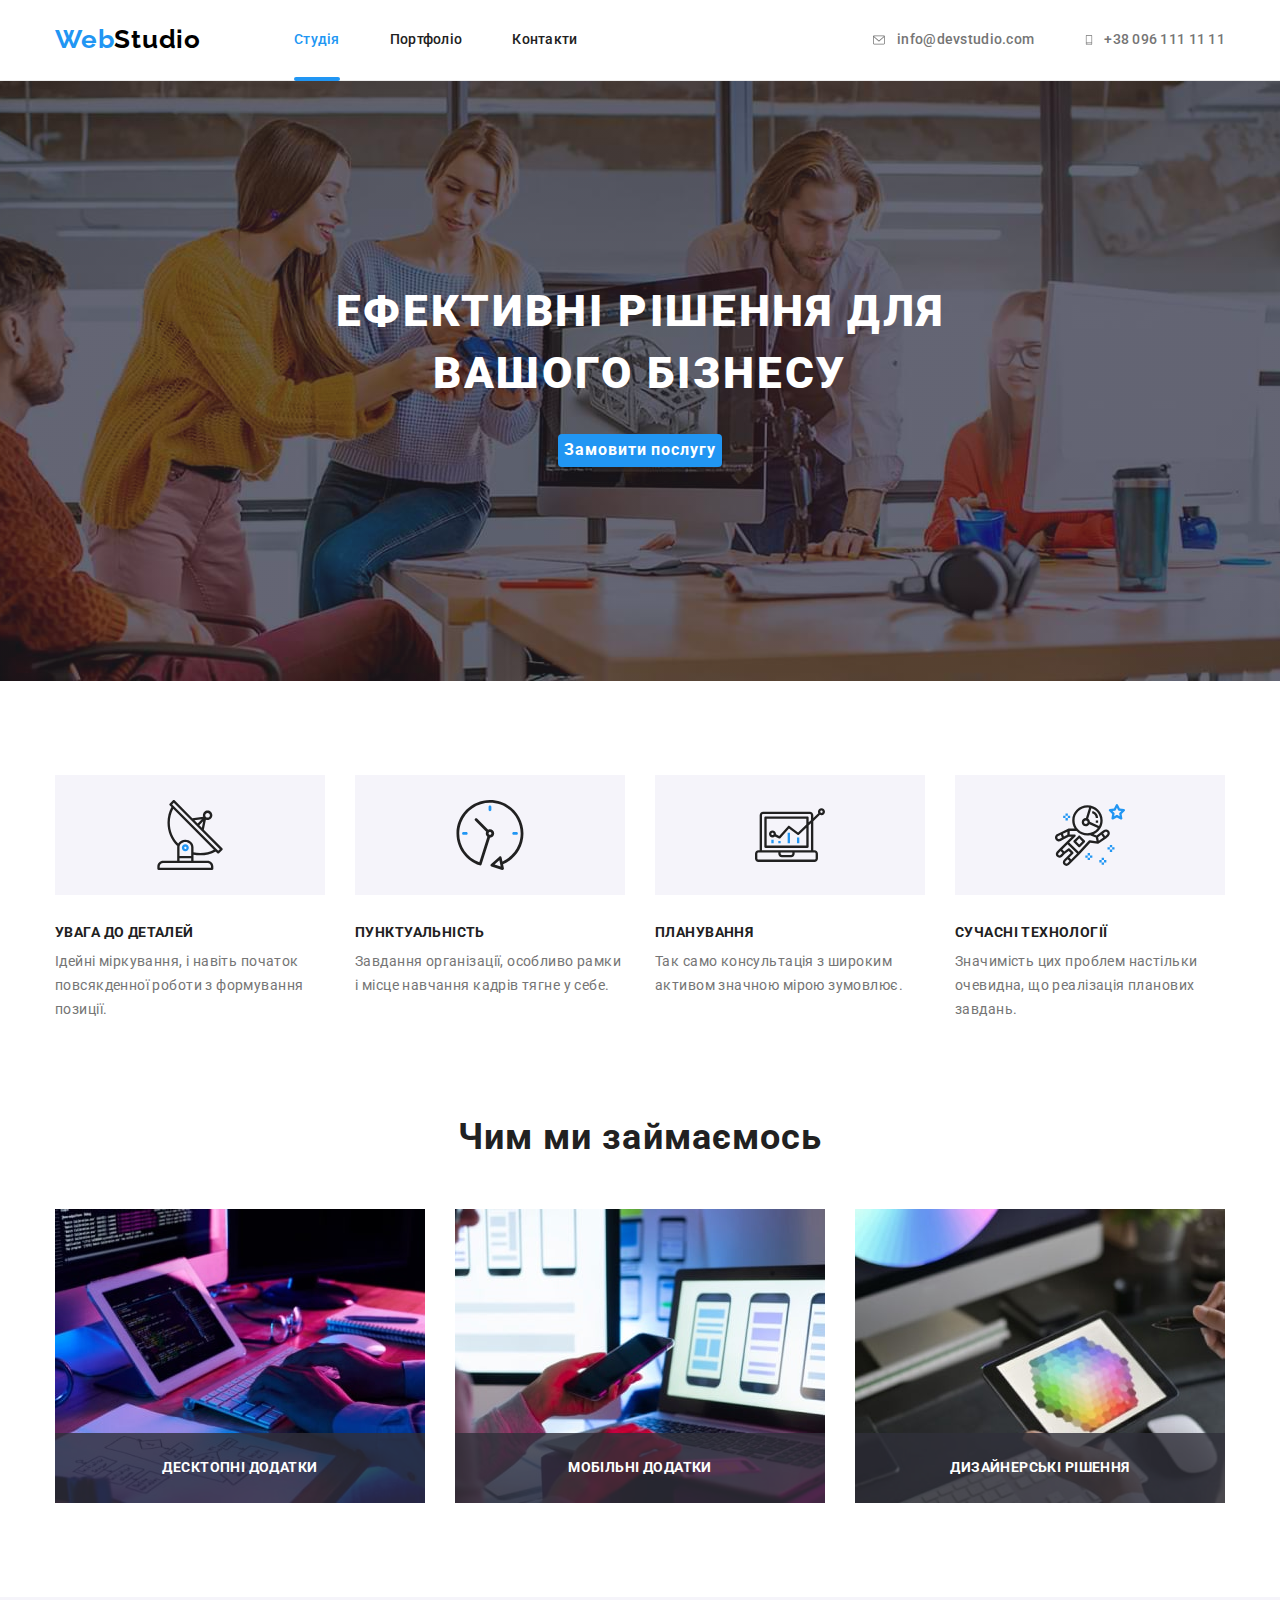
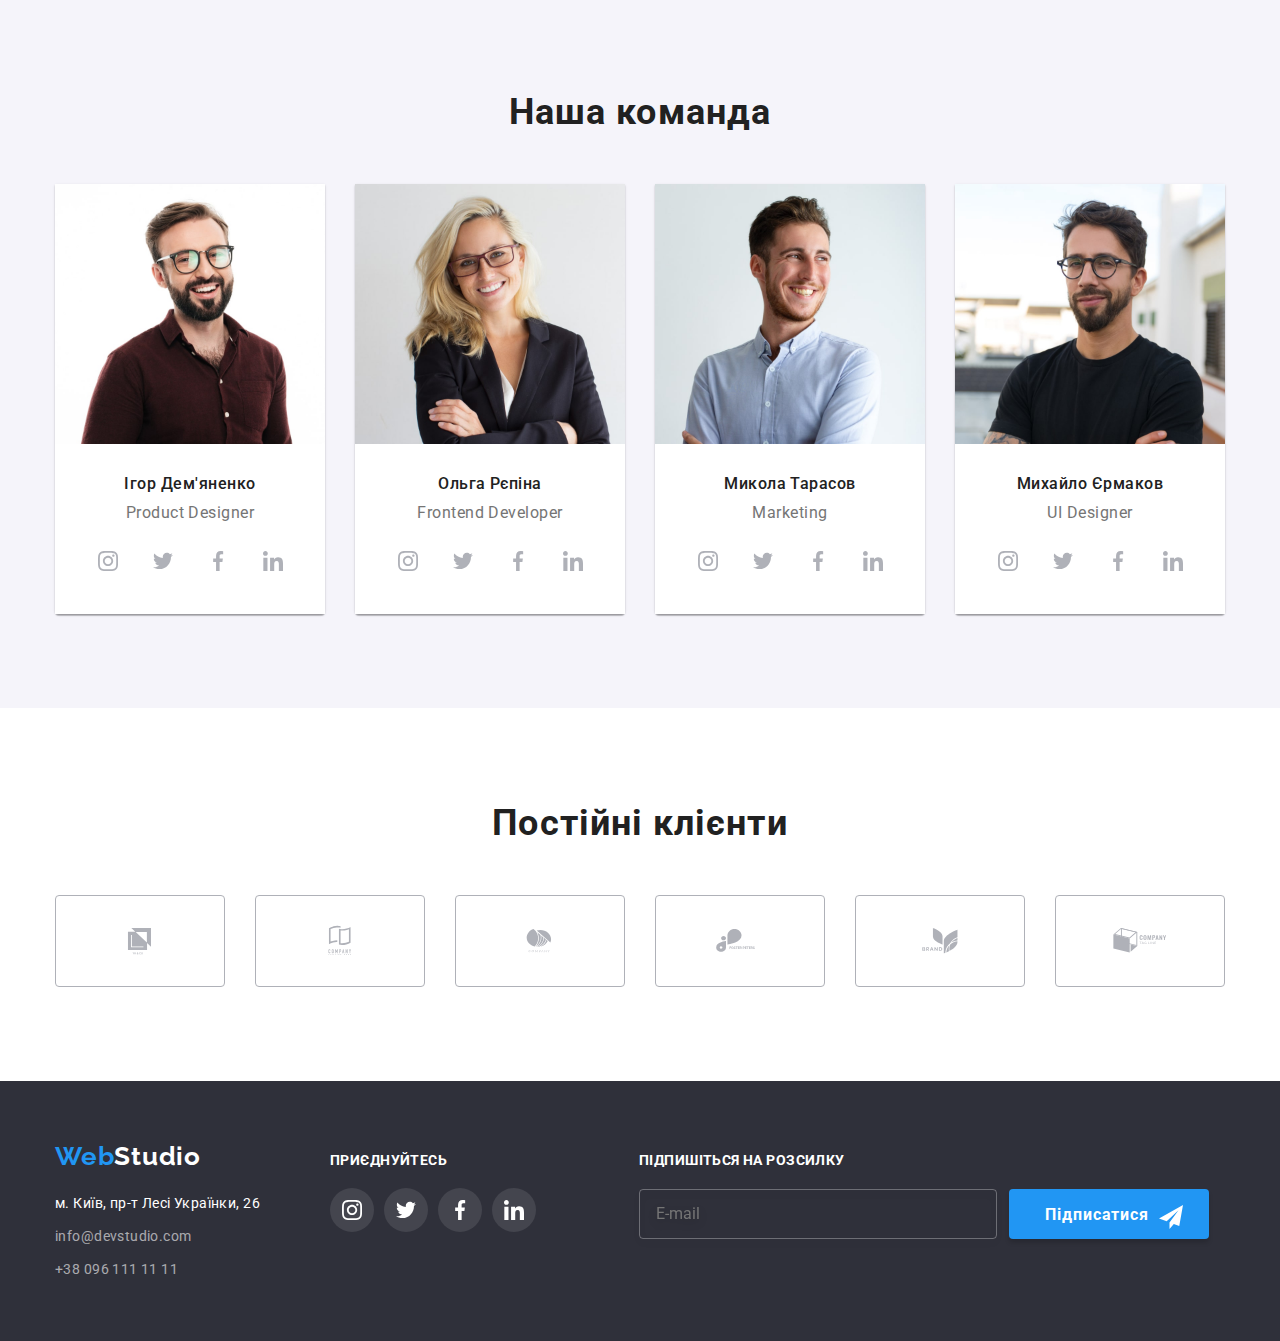
==== index.html @ 25b880ac "Модальное окно. Футер.В спрайт добавили иконки" ====
<!DOCTYPE html>
<html lang="uk">
  <head>
    <meta charset="UTF-8" />
    <meta http-equiv="X-UA-Compatible" content="IE=edge" />
    <meta name="viewport" content="width=device-width, initial-scale=1.0" />
    <link rel="preconnect" href="https://fonts.googleapis.com" />
    <link rel="preconnect" href="https://fonts.gstatic.com" crossorigin />
    <link
      href="https://fonts.googleapis.com/css2?family=Raleway:wght@700&family=Roboto:wght@400;500;700;900&display=swap"
      rel="stylesheet"
    />
    <title>ВебСтудія</title>
    <link
      rel="stylesheet"
      href="https://cdnjs.cloudflare.com/ajax/libs/modern-normalize/1.1.0/modern-normalize.min.css"
    />
    <link rel="stylesheet" href="./style/style.css" />
  </head>
  <body class="body">
    <!--Шапка сайта-->
    <header class="header">
      <div class="container">
        <nav class="nav">
          <a href="" class="header-logo logo"
            ><span class="logo-first">Web</span>Studio</a
          >
          <ul class="site-nav list">
            <li class="item">
              <a href="./index.html" class="studio-link current link">Студія</a>
            </li>
            <li class="item">
              <a href="./portfolio.html" class="portfolio-link link"
                >Портфоліо</a
              >
            </li>
            <li class="item">
              <a href="" class="contacts-link link">Контакти</a>
            </li>
          </ul>
        </nav>
        <ul class="auth list">
          <li class="item">
            <a href="mailto:info@devstudio.com" class="mailto-link link"
              ><svg viewBox="0 0 100 100" width="16" height="12" class="icon1">
                <use xlink:href="./images/icons.svg#icon-envelope"></use>
                </svg>info@devstudio.com
            </a>
          </li>
          <li class="item">
            <a href="tel:+380961111111" class="contact-link link"
              ><svg viewBox="0 0 100 100" width="10" height="16" class="icon2">
                <use xlink:href="./images/icons.svg#icon-smartphone"></use>
                </svg>+38 096 111 11 11
            </a>
          </li>
        </ul>
      </div>
    </header>
    <main class="main">
      <!--Герой-->
      <section class="hero">
        <div class="container">
          <h1 class="hero-title">Ефективні рішення для вашого бізнесу</h1>
          <button type="button" class="hero-btn btn" data-modal-open>
            Замовити послугу
          </button>
        </div>
      </section>
      <!--Особливості-->
      <section class="section">
        <div class="container">
          <h2 class="section-title">Особливості нашої роботи</h2>
          <ul class="section-list list">
            <li class="section-item">
              <div class="benefits-icon">
                <svg class="" width="70" height="70">
                  <use xlink:href="./images/icons.svg#icon-antenna"></use>
                </svg>
              </div>
              <h3 class="section-item-title">Увага до деталей</h3>
              <p class="section-item-text">
                Ідейні міркування, і навіть початок повсякденної роботи з
                формування позиції.
              </p>
            </li>
            <li class="section-item icon">
              <div class="benefits-icon">
                <svg class="" width="70" height="70">
                  <use xlink:href="./images/icons.svg#icon-clock"></use>
                </svg>
              </div>
              <h3 class="section-item-title">Пунктуальність</h3>
              <p class="section-item-text">
                Завдання організації, особливо рамки і місце навчання кадрів
                тягне у себе.
              </p>
            </li>
            <li class="section-item icon">
              <div class="benefits-icon">
                <svg class="" width="70" height="70">
                  <use xlink:href="./images/icons.svg#icon-diagram"></use>
                </svg>
              </div>
              <h3 class="section-item-title">Планування</h3>
              <p class="section-item-text">
                Так само консультація з широким активом значною мірою зумовлює.
              </p>
            </li>
            <li class="section-item icon">
              <div class="benefits-icon">
                <svg class="" width="70" height="70">
                  <use xlink:href="./images/icons.svg#icon-astronaut"></use>
                </svg>
              </div>
              <h3 class="section-item-title">Сучасні технології</h3>
              <p class="section-item-text">
                Значимість цих проблем настільки очевидна, що реалізація
                планових завдань.
              </p>
            </li>
          </ul>
        </div>
      </section>
      <!--Наша робота-->
      <section class="work">
        <div class="container">
          <h2 class="work-title">Чим ми займаємось</h2>
          <ul class="work-list list">
            <li class="work-item">
              <div class="work-wrap-details">
                <img src="./images/box1.jpg " width="370" alt="box 1" />
                <p class="work-details">Десктопні додатки</p>
              </div>
            </li>
            <li class="work-item">
              <div class="work-wrap-details">
                <img src="./images/box2.jpg " width="370" alt="box 2" />
                <p class="work-details">Мобільні додатки</p>
              </div>
            </li>
            <li class="work-item">
              <div class="work-wrap-details">
                <img src="./images/box3.jpg " width="370" alt="box 3" />
                <p class="work-details">Дизайнерські рішення</p>
              </div>
            </li>
          </ul>
        </div>
      </section>
      <!--Наша команда-->
      <section class="team">
        <div class="container">
          <h2 class="team-title">Наша команда</h2>
          <ul class="team-list list">
            <li class="team-item">
              <img src="./images/img1.jpg" width="270" alt="Ігор Дем'яненко" />
              <div class="name">
                <h3 class="team-item-title">Ігор Дем'яненко</h3>
                <p class="team-item-text">Product Designer</p>
                <ul class="team-item-social list">
                  <li class="social-item">
                    <a href="" class="team-link"
                      ><svg
                        class="team-icon"
                        viewBox="0 0 100 100"
                        width="20"
                        height="20"
                        class=""
                      >
                        <use
                          xlink:href="./images/icons.svg#icon-instagram"
                        ></use>
                      </svg>
                    </a>
                  </li>
                  <li class="social-item">
                    <a href="" class="team-link"
                      ><svg
                        class="team-icon"
                        viewBox="0 0 100 100"
                        width="20"
                        height="20"
                        class=""
                      >
                        <use xlink:href="./images/icons.svg#icon-twitter"></use>
                      </svg>
                    </a>
                  </li>
                  <li class="social-item">
                    <a href="" class="team-link"
                      ><svg
                        class="team-icon"
                        viewBox="0 0 100 100"
                        width="20"
                        height="20"
                        class=""
                      >
                        <use
                          xlink:href="./images/icons.svg#icon-facebook"
                        ></use>
                      </svg>
                    </a>
                  </li>
                  <li class="social-item">
                    <a href="" class="team-link"
                      ><svg
                        class="team-icon"
                        viewBox="0 0 100 100"
                        width="20"
                        height="20"
                        class=""
                      >
                        <use
                          xlink:href="./images/icons.svg#icon-linkedin"
                        ></use>
                      </svg>
                    </a>
                  </li>
                </ul>
              </div>
            </li>
            <li class="team-item">
              <img
                src="./images/img2.jpg "
                width="270"
                alt="Ольга Рєпіна фото"
              />
              <div class="name">
                <h3 class="team-item-title">Ольга Рєпіна</h3>
                <p class="team-item-text">Frontend Developer</p>
                <ul class="team-item-social list">
                  <li class="social-item">
                    <a href="" class="team-link"
                      ><svg
                        class="team-icon"
                        viewBox="0 0 100 100"
                        width="20"
                        height="20"
                        class=""
                      >
                        <use
                          xlink:href="./images/icons.svg#icon-instagram"
                        ></use>
                      </svg>
                    </a>
                  </li>
                  <li class="social-item">
                    <a href="" class="team-link"
                      ><svg
                        class="team-icon"
                        viewBox="0 0 100 100"
                        width="20"
                        height="20"
                        class=""
                      >
                        <use xlink:href="./images/icons.svg#icon-twitter"></use>
                      </svg>
                    </a>
                  </li>
                  <li class="social-item">
                    <a href="" class="team-link"
                      ><svg
                        class="team-icon"
                        viewBox="0 0 100 100"
                        width="20"
                        height="20"
                        class=""
                      >
                        <use
                          xlink:href="./images/icons.svg#icon-facebook"
                        ></use>
                      </svg>
                    </a>
                  </li>
                  <li class="social-item">
                    <a href="" class="team-link"
                      ><svg
                        class="team-icon"
                        viewBox="0 0 100 100"
                        width="20"
                        height="20"
                        class=""
                      >
                        <use
                          xlink:href="./images/icons.svg#icon-linkedin"
                        ></use>
                      </svg>
                    </a>
                  </li>
                </ul>
              </div>
            </li>
            <li class="team-item">
              <img
                src="./images/img3.jpg "
                width="270"
                alt="Микола Тарасов фото"
              />
              <div class="name">
                <h3 class="team-item-title">Микола Тарасов</h3>
                <p class="team-item-text">Marketing</p>
                <ul class="team-item-social list">
                  <li class="social-item">
                    <a href="" class="team-link"
                      ><svg
                        class="team-icon"
                        viewBox="0 0 100 100"
                        width="20"
                        height="20"
                        class=""
                      >
                        <use
                          xlink:href="./images/icons.svg#icon-instagram"
                        ></use>
                      </svg>
                    </a>
                  </li>
                  <li class="social-item">
                    <a href="" class="team-link"
                      ><svg
                        class="team-icon"
                        viewBox="0 0 100 100"
                        width="20"
                        height="20"
                        class=""
                      >
                        <use xlink:href="./images/icons.svg#icon-twitter"></use>
                      </svg>
                    </a>
                  </li>
                  <li class="social-item">
                    <a href="" class="team-link"
                      ><svg
                        class="team-icon"
                        viewBox="0 0 100 100"
                        width="20"
                        height="20"
                        class=""
                      >
                        <use
                          xlink:href="./images/icons.svg#icon-facebook"
                        ></use>
                      </svg>
                    </a>
                  </li>
                  <li class="social-item">
                    <a href="" class="team-link"
                      ><svg
                        class="team-icon"
                        viewBox="0 0 100 100"
                        width="20"
                        height="20"
                        class=""
                      >
                        <use
                          xlink:href="./images/icons.svg#icon-linkedin"
                        ></use>
                      </svg>
                    </a>
                  </li>
                </ul>
              </div>
            </li>
            <li class="team-item">
              <img
                src="./images/img4.jpg "
                width="270"
                alt="Михайло Єрмаков фото"
              />
              <div class="name">
                <h3 class="team-item-title">Михайло Єрмаков</h3>
                <p class="team-item-text">UI Designer</p>
                <ul class="team-item-social list">
                  <li class="social-item">
                    <a href="" class="team-link"
                      ><svg
                        class="team-icon"
                        viewBox="0 0 100 100"
                        width="20"
                        height="20"
                        class=""
                      >
                        <use
                          xlink:href="./images/icons.svg#icon-instagram"
                        ></use>
                      </svg>
                    </a>
                  </li>
                  <li class="social-item">
                    <a href="" class="team-link"
                      ><svg
                        class="team-icon"
                        viewBox="0 0 100 100"
                        width="20"
                        height="20"
                        class=""
                      >
                        <use xlink:href="./images/icons.svg#icon-twitter"></use>
                      </svg>
                    </a>
                  </li>
                  <li class="social-item">
                    <a href="" class="team-link"
                      ><svg
                        class="team-icon"
                        viewBox="0 0 100 100"
                        width="20"
                        height="20"
                        class=""
                      >
                        <use
                          xlink:href="./images/icons.svg#icon-facebook"
                        ></use>
                      </svg>
                    </a>
                  </li>
                  <li class="social-item">
                    <a href="" class="team-link"
                      ><svg
                        class="team-icon"
                        viewBox="0 0 100 100"
                        width="20"
                        height="20"
                        class=""
                      >
                        <use
                          xlink:href="./images/icons.svg#icon-linkedin"
                        ></use>
                      </svg>
                    </a>
                  </li>
                </ul>
              </div>
            </li>
          </ul>
        </div>
      </section>
      <!--Клієнти-->
      <section class="clients">
        <div class="container-clients container">
          <h2 class="client-titel">Постійні клієнти</h2>
          <ul class="client-list list">
            <li class="client-item">
              <a href="" class="client-link">
                <svg
                  class="client-icon"
                  viewBox="0 0 100 100"
                  width="106"
                  height="60"
                  class=""
                >
                  <use xlink:href="./images/icons.svg#icon-client1"></use>
                </svg>
              </a>
            </li>
            <li class="client-item">
              <a href="" class="client-link">
                <svg
                  class="client-icon"
                  viewBox="0 0 100 100"
                  width="106"
                  height="60"
                  class=""
                >
                  <use xlink:href="./images/icons.svg#icon-client2"></use>
                </svg>
              </a>
            </li>
            <li class="client-item">
              <a href="" class="client-link">
                <svg
                  class="client-icon"
                  viewBox="0 0 100 100"
                  width="106"
                  height="60"
                  class=""
                >
                  <use xlink:href="./images/icons.svg#icon-client3"></use>
                </svg>
              </a>
            </li>
            <li class="client-item">
              <a href="" class="client-link">
                <svg
                  class="client-icon"
                  viewBox="0 0 100 100"
                  width="106"
                  height="60"
                  class="client"
                >
                  <use xlink:href="./images/icons.svg#icon-client4"></use>
                </svg>
              </a>
            </li>
            <li class="client-item">
              <a href="" class="client-link">
                <svg
                  class="client-icon"
                  viewBox="0 0 100 100"
                  width="106"
                  height="60"
                  class=""
                >
                  <use xlink:href="./images/icons.svg#icon-client5"></use>
                </svg>
              </a>
            </li>
            <li class="client-item">
              <a href="" class="client-link">
                <svg
                  class="client-icon"
                  viewBox="0 0 100 100"
                  width="106"
                  height="60"
                  class=""
                >
                  <use xlink:href="./images/icons.svg#icon-client6"></use>
                </svg>
              </a>
            </li>
          </ul>
        </div>
      </section>
    </main>
    <footer class="footer">
      <div class="container-footer container">
        <div class="first-container">
          <a href="" class="footer-logo logo"
            ><span class="logo-first">Web</span>Studio</a
          >
          <address class="address">
            <ul class="footer-list list">
              <li class="footer-item">
                <a
                  class="footer-address"
                  href="https://2gis.ua/ru/kyiv/geo/15059546909211711/30.538662%2C50.42679?m=30.538546%2C50.426903%2F16:мКиївпр-тЛесіУкраїнки26"
                  target="_blank"
                  rel="noopener noreferrer nofollow"
                  >м. Київ, пр-т Лесі Українки, 26
                </a>
              </li>
              <li class="footer-item">
                <a href="mailto:info@devstudio.com" class="footer-mailto"
                  >info@devstudio.com</a
                >
              </li>
              <li class="footer-item">
                <a href="tel:+380961111111" class="footer-contact"
                  >+38 096 111 11 11</a
                >
              </li>
            </ul>
          </address>
        </div>
        <div class="second-container">
          <h3 class="social-title">Приєднуйтесь</h3>
          <ul class="footer-social-list list">
            <li class="social-item">
              <a href="" class="footer-icon"
                ><svg viewBox="0 0 100 100" width="20" height="20" class="">
                  <use xlink:href="./images/icons.svg#icon-instagram"></use>
                </svg>
              </a>
            </li>
            <li class="social-item">
              <a href="" class="footer-icon"
                ><svg viewBox="0 0 100 100" width="20" height="20" class="">
                  <use xlink:href="./images/icons.svg#icon-twitter"></use>
                </svg>
              </a>
            </li>
            <li class="social-item">
              <a href="" class="footer-icon"
                ><svg viewBox="0 0 100 100" width="20" height="20" class="">
                  <use xlink:href="./images/icons.svg#icon-facebook"></use>
                </svg>
              </a>
            </li>
            <li class="social-item">
              <a href="" class="footer-icon"
                ><svg viewBox="0 0 100 100" width="20" height="20" class="">
                  <use xlink:href="./images/icons.svg#icon-linkedin"></use>
                </svg>
              </a>
            </li>
          </ul>
        </div>
        <div class="mailing-container">
          <h3 class="mailing-title">Підпишіться на розсилку</h3>
          <ul class="mailing-list list">
            <li><label for="email"></label></li>
            <li>
              <input
                type="email"
                id="email"
                name="email"
                placeholder="E-mail"
              />
            </li>
            <li>
              <button class="mailing-btn btn">
                Підписатися<svg
                  viewBox="0 0 100 100"
                  width="24"
                  height="24"
                  class="icon-send"
                >
                  <use xlink:href="./images/icons.svg#icon-send"></use>
                </svg>
              </button>
            </li>
          </ul>
        </div>
      </div>
    </footer>
    <div class="backdrop is-hidden" data-modal>
      <div class="modal">
        <button type="button" class="close-button" data-modal-close>
          <svg viewBox="0 0 100 100" width="30" height="30" class="">
            <use xlink:href="./images/icons.svg#icon-close-1"></use>
          </svg>
        </button>
        <p class="modal-title">Залиште свої дані, ми вам передзвонимо</p>
        <form action="" class="modal-form">
          <div class="form-element">
            <label for="name">Ім'я</label>
            <div class="input-wrap">
              <input type="text" id="name" name="name" />
              <svg viewBox="0 0 100 100" width="20" height="20" class="">
                <use xlink:href="./images/icons.svg#icon-person"></use>
              </svg>
            </div>
          </div>
          <div class="form-element">
            <label for="tel">Телефон</label>
            <div class="input-wrap">
              <input type="tel" id="tel" name="tel" />
              <svg viewBox="0 0 100 100" width="20" height="20" class="">
                <use xlink:href="./images/icons.svg#icon-phone-black"></use>
              </svg>
            </div>
          </div>
          <div class="form-element">
            <label for="email">Пошта</label>
            <div class="input-wrap">
              <input type="email" id="email" name="email" />
              <svg viewBox="0 0 100 100" width="20" height="20" class="">
                <use xlink:href="./images/icons.svg#icon-email-black"></use>
              </svg>
            </div>
          </div>
          <div class="form-element">
            <label for="comment">Коментар</label>
            <textarea
              name="comment"
              id="comment"
              cols="30"
              rows="10"
              placeholder="Введіть текст"
            ></textarea>
          </div>
          <div class="accept">
            <input
              type="checkbox"
              name="accept"
              id="accept"
              class="visualli-hidden"
              required
            />
            <label for="accept">
              <div class="checkbox">
                <svg viewBox="0 0 100 100" width="11" height="8" class="">
                  <use xlink:href="./images/icons.svg#icon-vector"></use>
                </svg>
              </div>
              <span
                >Погоджуюся з розсилкою та приймаю
                <a href="" class="terms">Умови договору</a></span
              >
            </label>
          </div>
          <button type="submit" class="btn">Відправити</button>
        </form>
      </div>
    </div>
    <script src="./js/modal.js"></script>
  </body>
</html>
---- style/style.css ----
:root{
    --praymory-text-color:#212121;
    --secondary-text-color:#FFFFFF;
    --accent-color:#2196F3;
    --text-color: #757575;
}
h1, 
h2,
h3,
h4, 
h5, 
h6
ul,
p{
    margin: 0;
}
ul{
    padding-left: 0;
}
.body{
    font-family: "Roboto", sans-serif;
    font-weight: 700;
    
}
.container{
    width: 1200px;
    margin: 0 auto;
    padding-left: 15px;
    padding-right: 15px;
}
.list{
    list-style: none;
    margin: 0;
    padding: 0;
}

/* Header */
header .container{
    display: flex;
}
.header{
    border-bottom: 1px solid #ECECEC;
}
.nav{
    display: flex;
    align-items: center;
}
.logo{
    font-family: "Raleway", sans-serif;
    font-size: 26px;
    font-weight: 700;
    line-height: 1.2;
    letter-spacing: 0.03em;
    color: #000000;
    text-decoration: none;
}
.logo-first{
    color: var(--accent-color);
}
.site-nav{
    display: flex;
    margin-left: 93px;
}
.site-nav .item:not( :last-child){
    margin-right: 50px;
}
.link{
    position: relative;
    font-size: 14px;
    font-weight: 500;
    line-height: 1.1;
    letter-spacing: 0.02em;
    text-decoration: none;
    padding-top: 32px;
    padding-bottom: 32px;
    display: block;
    transition-property: color;
    transition-duration: 250ms;
    transition-timing-function: cubic-bezier(0.4, 0, 0.2, 1);
}
.current:after{
    content: "";
    position: absolute;
    display: block;
    width: 100%;
    height: 4px;
    background-color: var(--accent-color);
    bottom: -1px;
    border-radius: 2px;
}
.studio-link{
    color: var(--accent-color);
    }
.portfolio-link,
.contacts-link{
    color: var(--praymory-text-color);
}
.portfolio-link:hover,
.portfolio-link:focus,
.contacts-link:hover,
.contacts-link:focus{
    color:var(--accent-color)
}
.auth {
    display: flex;
    margin-left: auto;
}
.auth .item + .item{
    margin-left: 50px;
}
.mailto-link,
.contact-link{
    color: var(--text-color);
    display: flex;
    align-items: center;
    gap: 10px;
    padding: 32px 0;
}
.mailto-link:hover,
.mailto-link:focus,
.contact-link:hover,
.contact-link:focus{
    color: var(--accent-color);
}
.mailto-link,
.contact-link{
    fill: currentColor;
}
.mailto-link:hover svg,
.mailto-link:focus svg,
.contact-link:hover svg,
.contact-link:focus svg{
    fill: currentColor;
}
.icon1{
    width: 16px;
    height: 12px;
}
.icon2{
    width: 10px;
    height: 16px;
}

/* Герой */
.hero{
    background-image: linear-gradient(rgba(47, 48, 58, 0.4),rgba(47, 48, 58, 0.4)), url(../images/Imghero.jpg); 
    background-repeat: no-repeat;
    text-align: center; 
    padding-top: 200px;
    padding-bottom: 200px;
    max-width: 1600px;
    height: 600px;
    background-position: center;
    margin-right: auto;
    margin-left: auto;
}
.hero-title{
    color: var(--secondary-text-color);
    font-size: 44px;
    font-weight: 900;
    line-height: 1.4;
    letter-spacing: 0.06em;
    text-transform: uppercase;
    text-align: center;
    max-width: 700px; 
    margin: 0 auto 30px; 
}
.btn{
    border: none;
    outline: none;
    font-size: 16px;
    font-weight: 700;
    line-height: 1.9;
    letter-spacing: 0.06em;
    text-align: center;
    text-decoration: none;
    color: var(--secondary-text-color);
    background-color: #2196F3;
    border-radius: 4px;
    box-shadow: 0px 4px 4px rgba(0, 0, 0, 0.15);
    transition-property: background-color;
    transition-duration: 250ms;
    transition-timing-function: cubic-bezier(0.4, 0, 0.2, 1);
}
.btn:hover,
.btn:focus{
    background-color: #188ce8;
}

/*  Особливості */
.section-title {
    position: absolute;
    white-space: nowrap;
    width: 1px;
    height: 1px;
    overflow: hidden;
    border: 0;
    padding: 0;
    clip: rect(0 0 0 0);
    clip-path: inset(50%);
    margin: -1px;
}
.section{
    padding-top: 94px;
    padding-bottom: 94px;
}
.section-list{
    display: flex;
    gap: 30px;
}
.benefits-icon{
    display: flex;
    width: 270px;
    height: 120px;
    align-items: center;
    justify-content: center;
    background-color: #F5F4FA;
    margin-bottom: 30px;
}
.section-item-title{
    color: var(--praymory-text-color);
    font-size: 14px;
    font-weight: 700;
    line-height: 1.1;
    letter-spacing: 0.03em;
    text-transform: uppercase;
    margin-bottom: 10px;
}
.section-item-text{
    color: var(--text-color);
    font-size: 14px;
    font-weight: 400;
    line-height: 1.7;
    letter-spacing: 0.03em;
}

/* Наша робота */
.work{
    padding-bottom: 94px;
}
.work-title{
    color: var(--praymory-text-color);
    font-size: 36px;
    font-weight: 700;
    line-height: 1.2;
    letter-spacing: 0.03em;
    text-align: center;
    margin-bottom: 50px;
}
.work-list{
    display: flex;
    gap: 30px;
}

img{
    display: block; 
}
.work-wrap-details {
    position: relative;
}
.work-details{
    position: absolute;
    bottom: 0;
    right: 0;
    display: flex;
    justify-content: center;
    align-items: center;
    font-style: normal;
    font-size: 14px;
    line-height: 1.1;
    letter-spacing: 0.03em;
    text-transform: uppercase;
    color: var(--secondary-text-color);
    width: 370px;
    height: 70px;
    background-color: rgba(47, 48, 58, 0.8);
}

/* Наша команда */
.team{
    background: #f5f4fa;
    padding-top: 94px;
    padding-bottom: 94px;
}
.team-title{
    color: var(--praymory-text-color);
    font-size: 36px;
    font-weight: 700;
    line-height: 1.2;
    letter-spacing: 0.03em;
    text-align: center;
    margin-bottom: 50px;
}
.team-list{
    display: flex;
    gap: 30px;
}
img{
    display: block;
}
.team-item{
    width: 270px;
    display: block;
    box-shadow: 0px 1px 3px rgba(0, 0, 0, 0.12), 0px 1px 1px rgba(0, 0, 0, 0.14), 0px 2px 1px rgba(0, 0, 0, 0.2);
    border-radius: 0px 0px 4px 4px;
}
.team-item-title{
    color: var(--praymory-text-color);
    font-size: 16px;
    font-weight: 500;
    line-height: 1.2;
    letter-spacing: 0.03em;
    text-align: center; 
    margin-bottom: 10px;  
}
.team-item-text{
    color: var(--text-color);
    font-size: 16px;
    font-weight: 400;
    line-height: 1.2;
    letter-spacing: 0.03em;
    text-align: center;
    margin-bottom: 16px;
}
.name{
    background-color:#FFFFFF ;
    padding-top: 30px;
    padding-bottom: 30px;
    display: block;
}
.team-item-social{
    display: flex;
    gap: 10px;
    justify-content: center;
}
.team-link{
    width: 45px;
    height: 45px;
    background: #FFFFFF;
    border-radius: 50%;
    display: flex;
    justify-content: center;
    align-items: center;
    transition: background-color 250ms cubic-bezier(0.4, 0, 0.2, 1);
}
.team-link:hover,
.team-link:focus{
    background-color: var(--accent-color);
}
.team-icon{
    fill: #AFB1B8;
    transition: fill 250ms cubic-bezier(0.4, 0, 0.2, 1);
}
.team-link:hover .team-icon,
.team-link:focus .team-icon{
    fill: var(--secondary-text-color);
}

/*Clients*/
.clients{
    background: var(--secondary-text-color);
    padding-top: 94px;
    padding-bottom: 94px;
}
.client-titel{
    color: var(--praymory-text-color);
    font-style: normal;
    font-weight: 700;
    font-size: 36px;
    line-height: 1.2;
    text-align: center;
    letter-spacing: 0.03em;
    margin-bottom: 50px;
}
.client-list{
    display: flex;
    justify-content: center;
    gap: 30px;
}
.client-link{
    width: 170px;
    height: 92px;
    border: 1px solid #AFB1B8;
    border-radius: 4px;
    display: flex;
    justify-content: center;
    align-items: center;
    transition-property: border-color;
    transition-duration: 250ms;
    transition-timing-function: cubic-bezier(0.4, 0, 0.2, 1);
}
.client-icon{
    fill: #AFB1B8;
    transition: fill 250ms cubic-bezier(0.4, 0,0.2,1);
}
.client-link:hover .client-icon,
.client-lunk:focus .client-icon{
    fill: var(--accent-color);
}
.client-link:hover,
.client-link:focus{
 border-color: var(--accent-color) ;
}
/* Footer */
.container-footer{
    display: flex; 
    align-items: baseline;  
}
.footer{
   background-color: #2f303a; 
   padding-top: 60px;
   padding-bottom: 60px;
   display: flex; 
   align-items: baseline; 
}
.footer-logo{
    display: flex;
    color: var(--secondary-text-color);
    margin-bottom: 20px;
}
.logo-first{
    color: #2196F3;
}
.footer-item:not(:last-child){
    margin-bottom: 9px;
}
.footer-address,
.footer-mailto,
.footer-contact{
    font-size: 14px;
    font-weight: 400;
    line-height: 1.7;
    letter-spacing: 0.03em;
    text-decoration: none;
    font-style: normal;
}
.footer-address{
    color: var(--secondary-text-color);
}
.footer-mailto,
.footer-contact{
    color: rgb(255, 255, 255, 0.6)
}
.second-container{
    margin-left: 70px;
}
.footer-social-list{
    display: flex;
    justify-content: center;
}
.social-title{
    font-size: 14px;
    font-weight: 700;
    line-height: 1.1;
    letter-spacing: 00.03em;
    font-style: normal;
    text-transform: uppercase;
    color: var(--secondary-text-color);
    margin-bottom: 20px;
}
.footer-icon {
    width: 44px;
    height: 44px;
    background: rgb(255, 255, 255, 0.1);
    border-radius: 50%;
    display: flex;
    justify-content: center;
    align-items: center;
    margin-right: 10px;
    transition-property: background-color;
    transition-duration: 250ms;
    transition-timing-function: cubic-bezier(0.4, 0, 0.2, 1);
}
.footer-icon{
    fill: var(--secondary-text-color);
}
.footer-icon:hover,
.footer-icon:focus{
    background-color: var(--accent-color);
}
.mailing-container{
    margin-left: 93px;
}
.mailing-title{
    font-size: 14px;
    line-height: 1.14;
    letter-spacing: 0.03em;
    text-transform: uppercase;
    color: #FFFFFF;
    margin-bottom: 20px;
}
.mailing-list {
    display: flex;
    justify-content: center;
}
input{
    width: 358px;
    height: 50px;
    border: none;
    outline: none;
    border: 1px solid rgba(255, 255, 255, 0.3);
    filter: drop-shadow(0px 4px 4px rgba(0, 0, 0, 0.15));
    border-radius: 4px;
    background: none;
    padding-left: 16px;
}
.mailing-btn{
    background-color: var(--accent-color);
    color: #FFFFFF;
    width: 200px;
    height: 50px;
    margin-left: 12px;
    position: absolute;
}
.icon-send{
    position: relative;
    top: 9px;
    left: 10px;
}


/* Портфоліо */
/* Шапка */
.studio_p-link{
    color: var(--praymory-text-color);
}
.studio_p-link:hover,
.studio_p-link:focus{
    color: var(--accent-color);
}
.portfolio_p-link{
    color: var(--accent-color);
}
.portfolio_p-link::after {
    content: "";
    position: absolute;
    display: block;
    width: 78px;
    height: 4px;
    background-color: var(--accent-color);
    margin-top: 28px;
    border-radius: 2px;
}
/*ПРОЕКТЫ*/
.project{
    padding-top: 94px;
    padding-bottom: 94px;
}
.project-title{
    position: absolute;
    white-space: nowrap;
    width: 1px;
    height: 1px;
    overflow: hidden;
    border: 0;
    padding: 0;
    clip: rect(0 0 0 0);
    clip-path: inset(50%);
    margin: -1px;
}
.btn-list{
    display: flex;
    justify-content: center;
    margin-bottom: 50px;
    gap: 8px;
}
.project-btn{
    display: inline-block;
    font-size: 16px;
    font-weight: 500;
    line-height: 1.6;
    letter-spacing: 0.03em;
    border-radius: 4px;
    text-align: center;
    text-decoration: none;
    background-color: #f5f4fa; 
    border: none;
    padding: 6px 22px; 
    min-width: 125px;
    transition-property: background-color, color, box-shadow;
    transition-duration: 250ms;
    transition-timing-function: cubic-bezier(0.4, 0, 0.2, 1);
}
.project-btn:hover,
.project-btn:focus{
    background-color: #2196F3;
    color: var(--secondary-text-color);
    box-shadow: 0px 3px 1px rgba(0, 0, 0, 0.1), 0px 1px 2px rgba(0, 0, 0, 0.08), 0px 2px 2px rgba(0, 0, 0, 0.12);
}
.project-btn-first{
    display: inline-block;
    font-size: 16px;
    font-weight: 500;
    line-height: 1.6;
    letter-spacing: 0.03em;
    text-align: center;
    border-radius: 4px;
    border: none;
    color: var(--secondary-text-color);
    background:var(--accent-color);
    padding: 6px 22px;
    min-width: 73px;
}
.project-list {
    display: flex;
    flex-wrap: wrap;
    gap: 30px; 
}
.project-link {
    padding-top: 0;
    padding-bottom: 0;
    transition-property: box-shadow;
    transition-duration: 250ms;
    transition-timing-function: cubic-bezier(0.4, 0, 0.2, 1);
}
.project-link:hover,
.project-link:focus{
    box-shadow:0px 1px 1px rgba(0, 0, 0, 0.12),
        0px 4px 4px rgba(0, 0, 0, 0.06),
        1px 4px 6px rgba(0, 0, 0, 0.16); 
}
.project-details{
    position: absolute;
    top: 0;
    left: 0;
    height: 100%;
    padding: 63px 24px;
    font-style: normal;
    font-weight: 400;
    font-size: 18px;
    line-height: 1.6;
    letter-spacing: 0.03em;
    color: var(--secondary-text-color);
    background-color: rgba(33, 150, 243, 0.9);
    transform: translateY(100%);
    transition: transform 250ms;
}
.project-wrap-details {
    position: relative;
    overflow: hidden;
}
.project-wrap-details img{
    display: block;
}
.project-item:hover .project-details{
    transform: translateY(0);
}
img {
    display: block;
}
.project-title-img{
    font-size: 18px;
    font-weight: 700;
    line-height: 2;
    letter-spacing: 0.06em;
    color: var(--praymory-text-color);
    margin-bottom: 4px;
}
.project-text{
    font-size: 16px;
    font-weight: 400;
    line-height: 1.9;
    letter-spacing: 0.03em;
    color: var(--text-color);
}
.text{
    padding: 20px 24px;
    border-right:  1px solid #EEEEEE;
    border-bottom: 1px solid #EEEEEE ;
    border-left: 1px solid #EEEEEE;
}

/*Modal*/
.backdrop{
    position: fixed;
    top: 0;
    left: 0;
    width: 100%;
    height: 100vh;
    background: rgba(0, 0, 0, 0.2);
    opacity: 1;
    transition: opacity 250ms linear, visibility 250ms linear;
}
.modal{
    width: 528px;
    height: 581px;
    position: absolute;
    top: 50%;
    left: 50%;
    padding: 40px;
    transform: translate(-50%, -50%);
    background: var(--secondary-text-color);
    box-shadow: 0px 1px 3px rgba(0, 0, 0, 0.12), 0px 1px 1px rgba(0, 0, 0, 0.14), 0px 2px 1px rgba(0, 0, 0, 0.2);
    border-radius: 4px;
}
.modal-title{
    font-style: normal;
    font-weight: 700;
    font-size: 20px;
    line-height: 1.15;
    text-align: center;
    letter-spacing: 0.03em;
    color: #212121;
    text-align: center;
    margin-bottom: 12px;
}
.close-button{
    position: absolute;
    right: 8px;
    top: 8px;
    width: 30px;
    height: 30px;
    border-radius: 50%;
    display: flex;
    align-items: center;
    fill: #000000;
    background-color: var(--secondary-text-color);
    border: 1px solid rgba(0, 0, 0, 0.1);
    transition-property: fill;
    transition-duration: 250ms;
    transition-timing-function: cubic-bezier(0.4, 0, 0.2, 1);

}
.close-button:hover,
.close-button:focus{
    fill: var(--accent-color);
}
.is-hidden{
    opacity: 0;
    visibility: hidden;
    pointer-events: none;
}
.no-scroll{
    overflow: hidden;
}
.form-element{
    display: flex;
    flex-direction: column;
    margin-bottom: 10px;
}
.form-element label{
    font-style: normal;
    font-weight: 400;
    font-size: 12px;
    line-height: 1.2;
    letter-spacing: 0.01em;
    color: var(--text-color);
    margin-bottom: 4px;
}
.input-wrap{
    position: relative;
}
.form-element svg{
    position: absolute;
    top: 50%;
    left: 12px;
    translate: 0 -50%;
}
.form-element input{
    border: none;
    width: 100%;
    padding-left: 42px;
    height: 40px;
    border: 1px solid rgba(33, 33, 33, 0.2);
    border-radius: 4px;
    outline: none;
}
.form-element input:focus + svg{
    fill: var(--accent-color)
}
.form-element input:focus,
.form-element textarea:focus{
    border: 1px solid #2196F3;
}
.form-element textarea{
    border: none;
    padding-left: 15px;
    resize: none;
    width: 448px;
    height: 120px;
    border: 1px solid rgba(33, 33, 33, 0.2);
    border-radius: 4px;
    outline: none;
}
.form-element textarea::placeholder{
    font-size: 12px;
    line-height: 1.16;
    letter-spacing: 0.01em;
    color: rgba(117, 117, 117, 0.5);
}
.accept{
    display: flex;
    align-items: center;
    margin-top: 20px;
    
}
.accept label{
    display: flex;
    font-size: 14px;
    line-height: 1.7;
    letter-spacing: 0.03em;
    color: var(--text-color);
    align-items: center;
}
.checkbox{
    display: flex;
    align-items: center;
    border: 2px solid #212121;
    width: 16px;
    height: 15px;
    border-radius: 2px;
    margin-right: 7px;
}
.accept input:checked + label .checkbox{
    background: var(--accent-color);
    border: 2px solid var(--accent-color);
    display: flex;
    justify-content: center;
}
.visualli-hidden{
    position: absolute;
    white-space: nowrap;
    width: 1px;
    height: 1px;
    overflow: hidden;
    border: 0;
    padding: 0;
    clip: rect(0 0 0 0);
    clip-path: inset(50%);
    margin: -1px;
}
.terms{
    color: var(--accent-color);
}

.modal-form .btn{
    display: flex;
    justify-content: center;
    align-items: center;
    margin-top: 30px;
    margin-left: 165px;
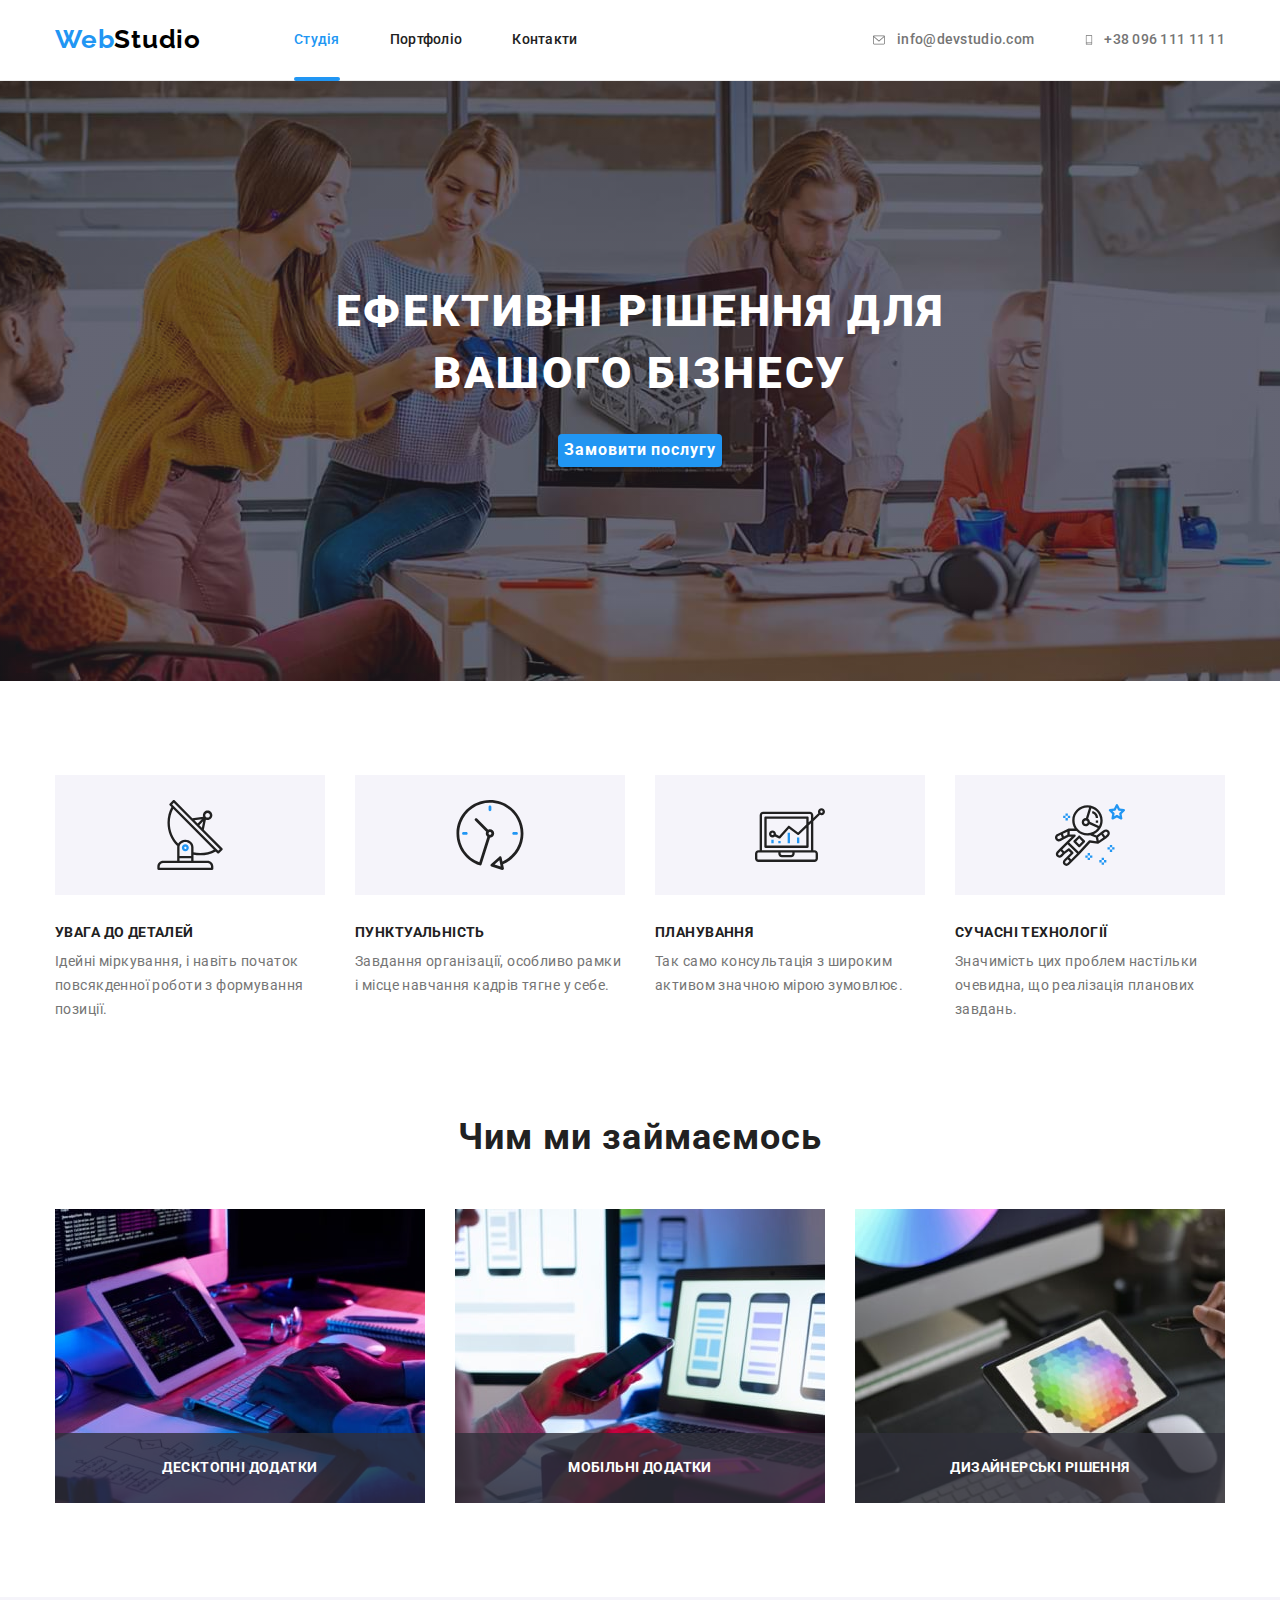
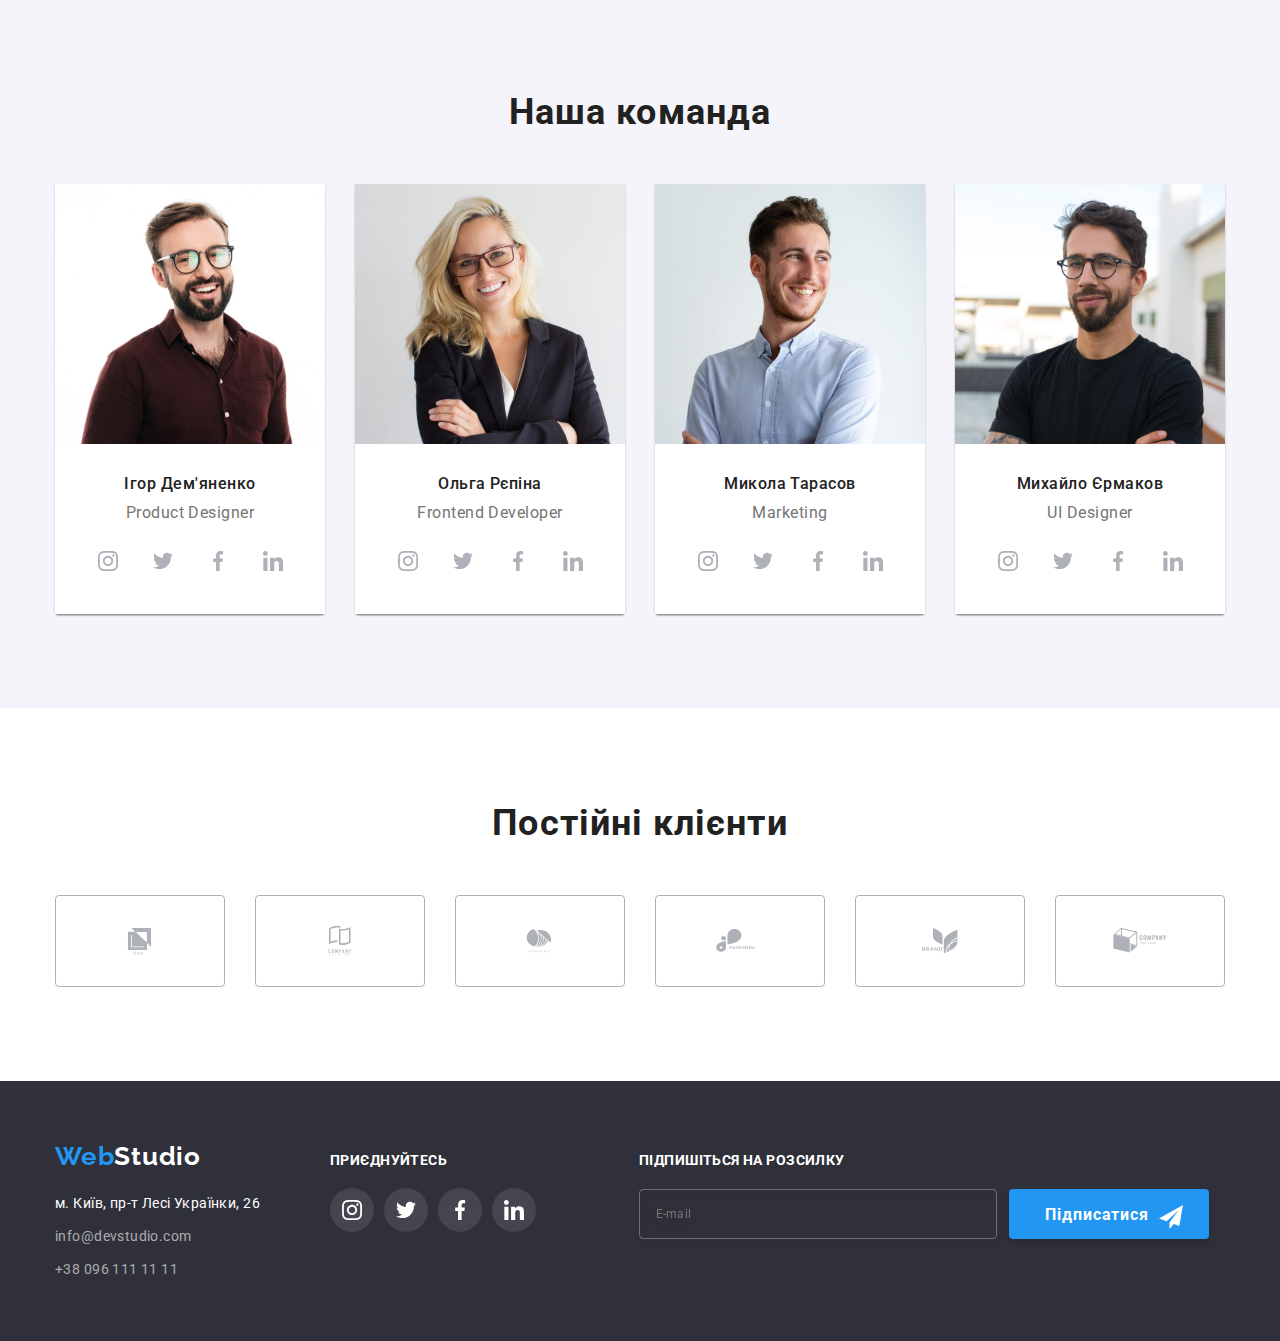
==== commit 41bc1c83: "Исправление textarea" ====
--- a/index.html
+++ b/index.html
@@ -591,7 +591,7 @@
           <ul class="mailing-list list">
             <li><label for="email"></label></li>
             <li>
-              <input
+              <input class="mailing-text"
                 type="email"
                 id="email"
                 name="email"
@@ -604,8 +604,7 @@
                   viewBox="0 0 100 100"
                   width="24"
                   height="24"
-                  class="icon-send"
-                >
+                  class="icon-send">
                   <use xlink:href="./images/icons.svg#icon-send"></use>
                 </svg>
               </button>
@@ -657,8 +656,7 @@
               id="comment"
               cols="30"
               rows="10"
-              placeholder="Введіть текст"
-            ></textarea>
+              placeholder="Введіть текст"></textarea>
           </div>
           <div class="accept">
             <input
@@ -666,18 +664,14 @@
               name="accept"
               id="accept"
               class="visualli-hidden"
-              required
-            />
+              required/>
             <label for="accept">
               <div class="checkbox">
                 <svg viewBox="0 0 100 100" width="11" height="8" class="">
                   <use xlink:href="./images/icons.svg#icon-vector"></use>
                 </svg>
               </div>
-              <span
-                >Погоджуюся з розсилкою та приймаю
-                <a href="" class="terms">Умови договору</a></span
-              >
+              <span>Погоджуюся з розсилкою та приймаю<a href="" class="terms">Умови договору</a></span>
             </label>
           </div>
           <button type="submit" class="btn">Відправити</button>
--- a/style/style.css
+++ b/style/style.css
@@ -504,6 +504,15 @@
     background: none;
     padding-left: 16px;
 }
+.mailing-text {
+    font-style: normal;
+    font-weight: 400;
+    font-size: 12px;
+    line-height: 1.2;
+    letter-spacing: 0.01em;
+    color: var(--secondary-text-color);
+    margin-bottom: 4px;
+}
 .mailing-btn{
     background-color: var(--accent-color);
     color: #FFFFFF;
@@ -788,6 +797,7 @@
     letter-spacing: 0.01em;
     color: rgba(117, 117, 117, 0.5);
 }
+
 .accept{
     display: flex;
     align-items: center;
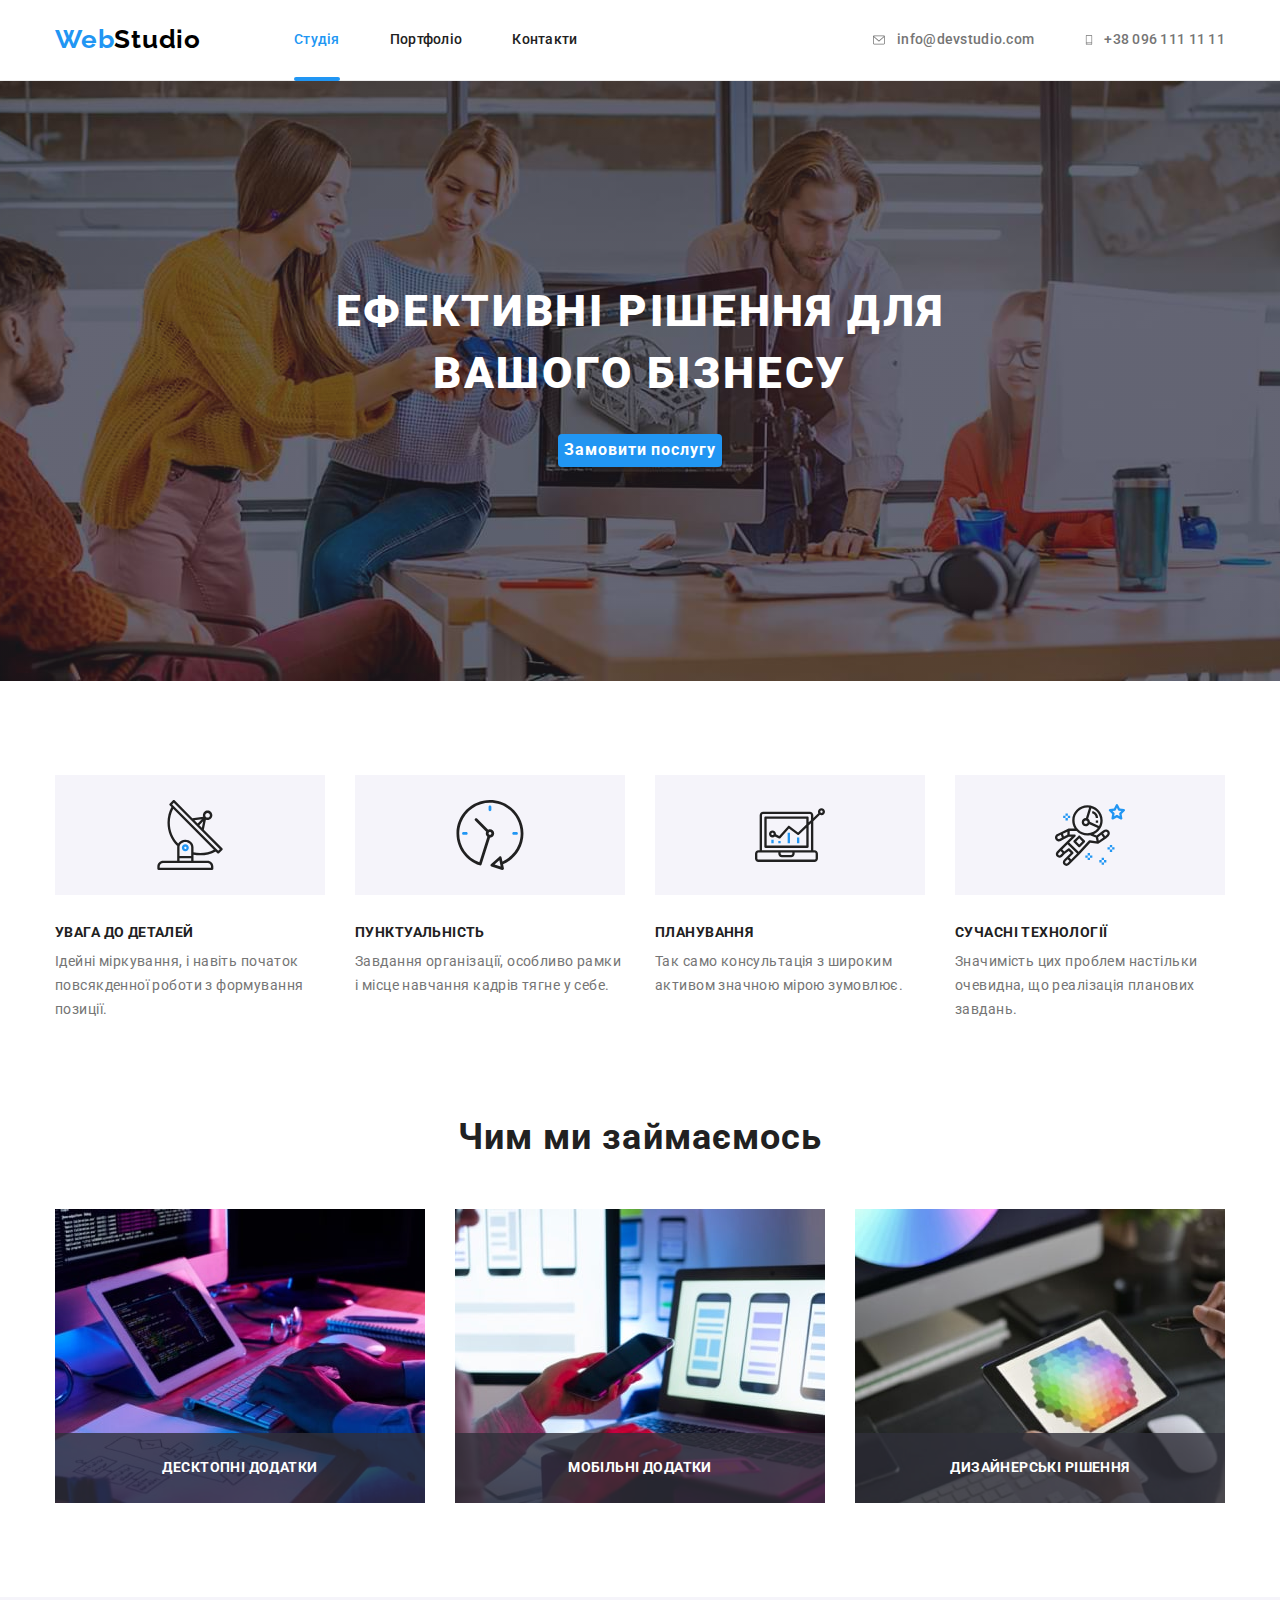
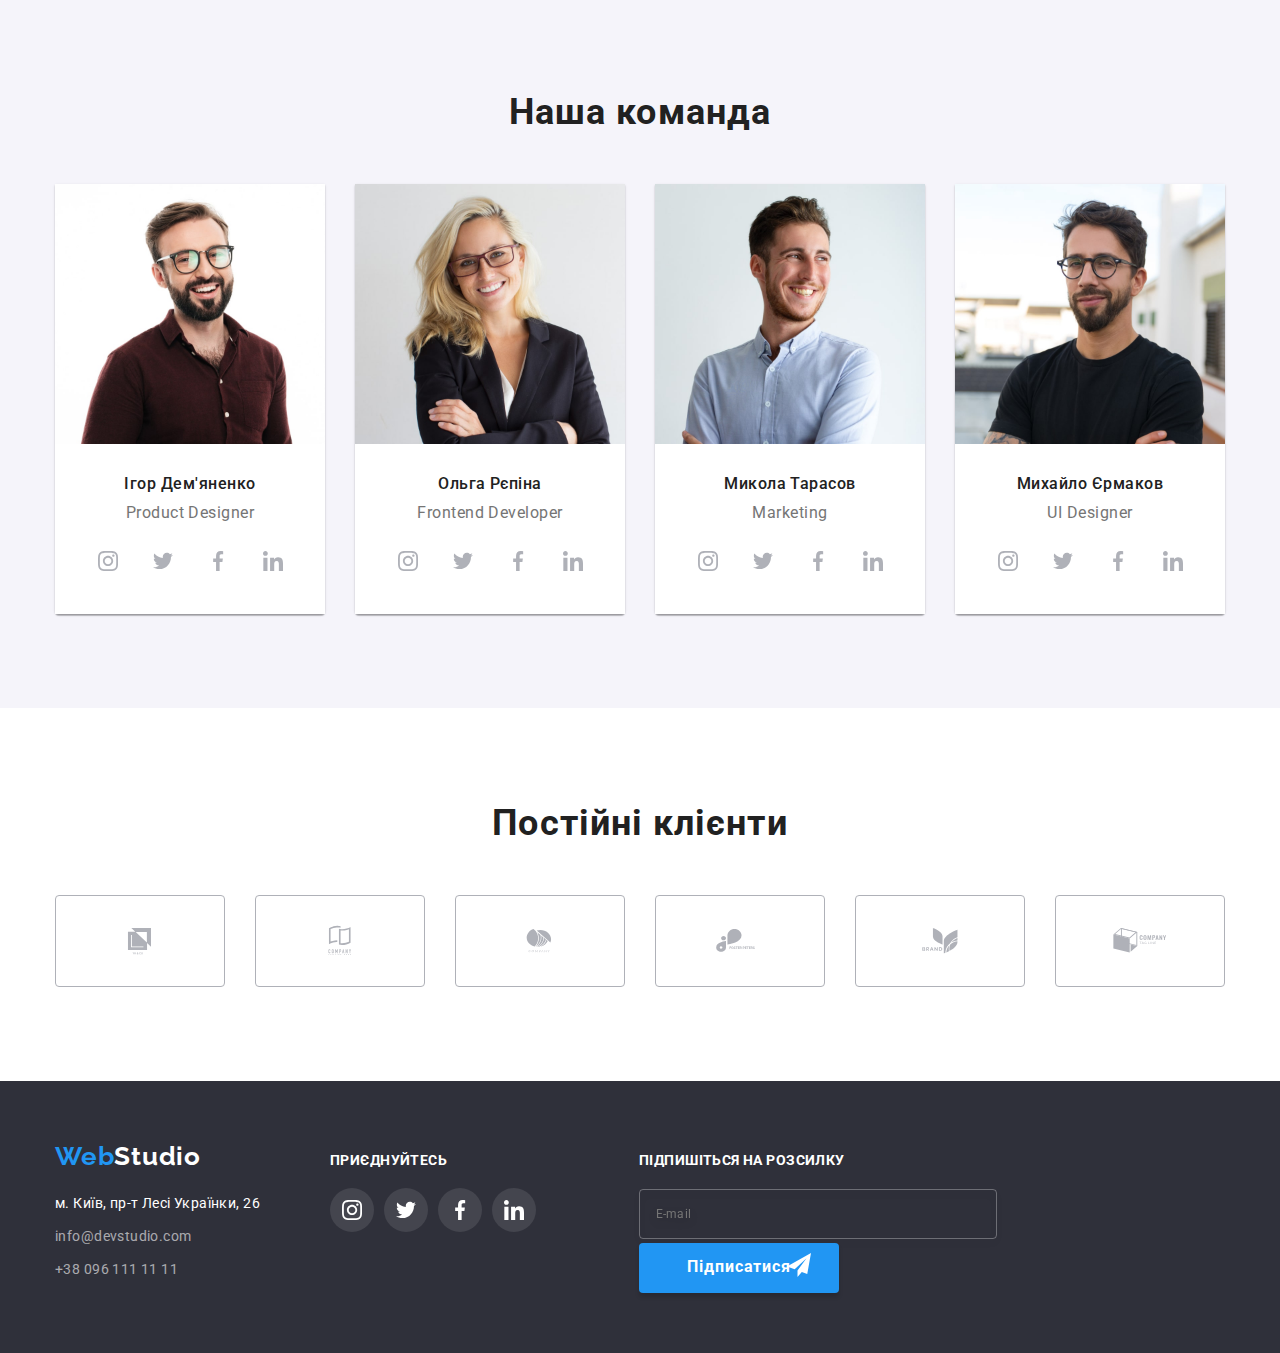
==== commit 5c2ad4ba: "Доработка модального окна" ====
--- a/index.html
+++ b/index.html
@@ -588,17 +588,15 @@
         </div>
         <div class="mailing-container">
           <h3 class="mailing-title">Підпишіться на розсилку</h3>
-          <ul class="mailing-list list">
-            <li><label for="email"></label></li>
-            <li>
+          <form action="" class="footer-form">
+          <div class="form-footer">
+            <label for="email"></label>
               <input class="mailing-text"
                 type="email"
                 id="email"
                 name="email"
-                placeholder="E-mail"
-              />
-            </li>
-            <li>
+                placeholder="E-mail"/>
+              </div>
               <button class="mailing-btn btn">
                 Підписатися<svg
                   viewBox="0 0 100 100"
@@ -608,8 +606,7 @@
                   <use xlink:href="./images/icons.svg#icon-send"></use>
                 </svg>
               </button>
-            </li>
-          </ul>
+          </form>
         </div>
       </div>
     </footer>
@@ -671,7 +668,7 @@
                   <use xlink:href="./images/icons.svg#icon-vector"></use>
                 </svg>
               </div>
-              <span>Погоджуюся з розсилкою та приймаю<a href="" class="terms">Умови договору</a></span>
+              <span>Погоджуюся з розсилкою та приймаю <a href="" class="terms">Умови договору</a></span>
             </label>
           </div>
           <button type="submit" class="btn">Відправити</button>
--- a/style/style.css
+++ b/style/style.css
@@ -489,11 +489,11 @@
     color: #FFFFFF;
     margin-bottom: 20px;
 }
-.mailing-list {
-    display: flex;
-    justify-content: center;
-}
-input{
+.form-element {
+    display: flex;
+    justify-content: center;
+}
+.form-footer input{
     width: 358px;
     height: 50px;
     border: none;
@@ -514,17 +514,20 @@
     margin-bottom: 4px;
 }
 .mailing-btn{
+    display: flex;
+    justify-content: center;
+    align-items: center;
     background-color: var(--accent-color);
     color: #FFFFFF;
     width: 200px;
     height: 50px;
-    margin-left: 12px;
-    position: absolute;
+    padding: 0;
+    position: relative;
 }
 .icon-send{
-    position: relative;
-    top: 9px;
-    left: 10px;
+    position: absolute;
+    top: 10px;
+    right: 28px;
 }
 
 
@@ -844,10 +847,9 @@
 }
 
 .modal-form .btn{
-    display: flex;
-    justify-content: center;
-    align-items: center;
-    margin-top: 30px;
-    margin-left: 165px;
-
-
+   position: absolute;
+   bottom: 30px;
+   left: 164px;
+   transform: translate(-50%, -50%);
+}
+
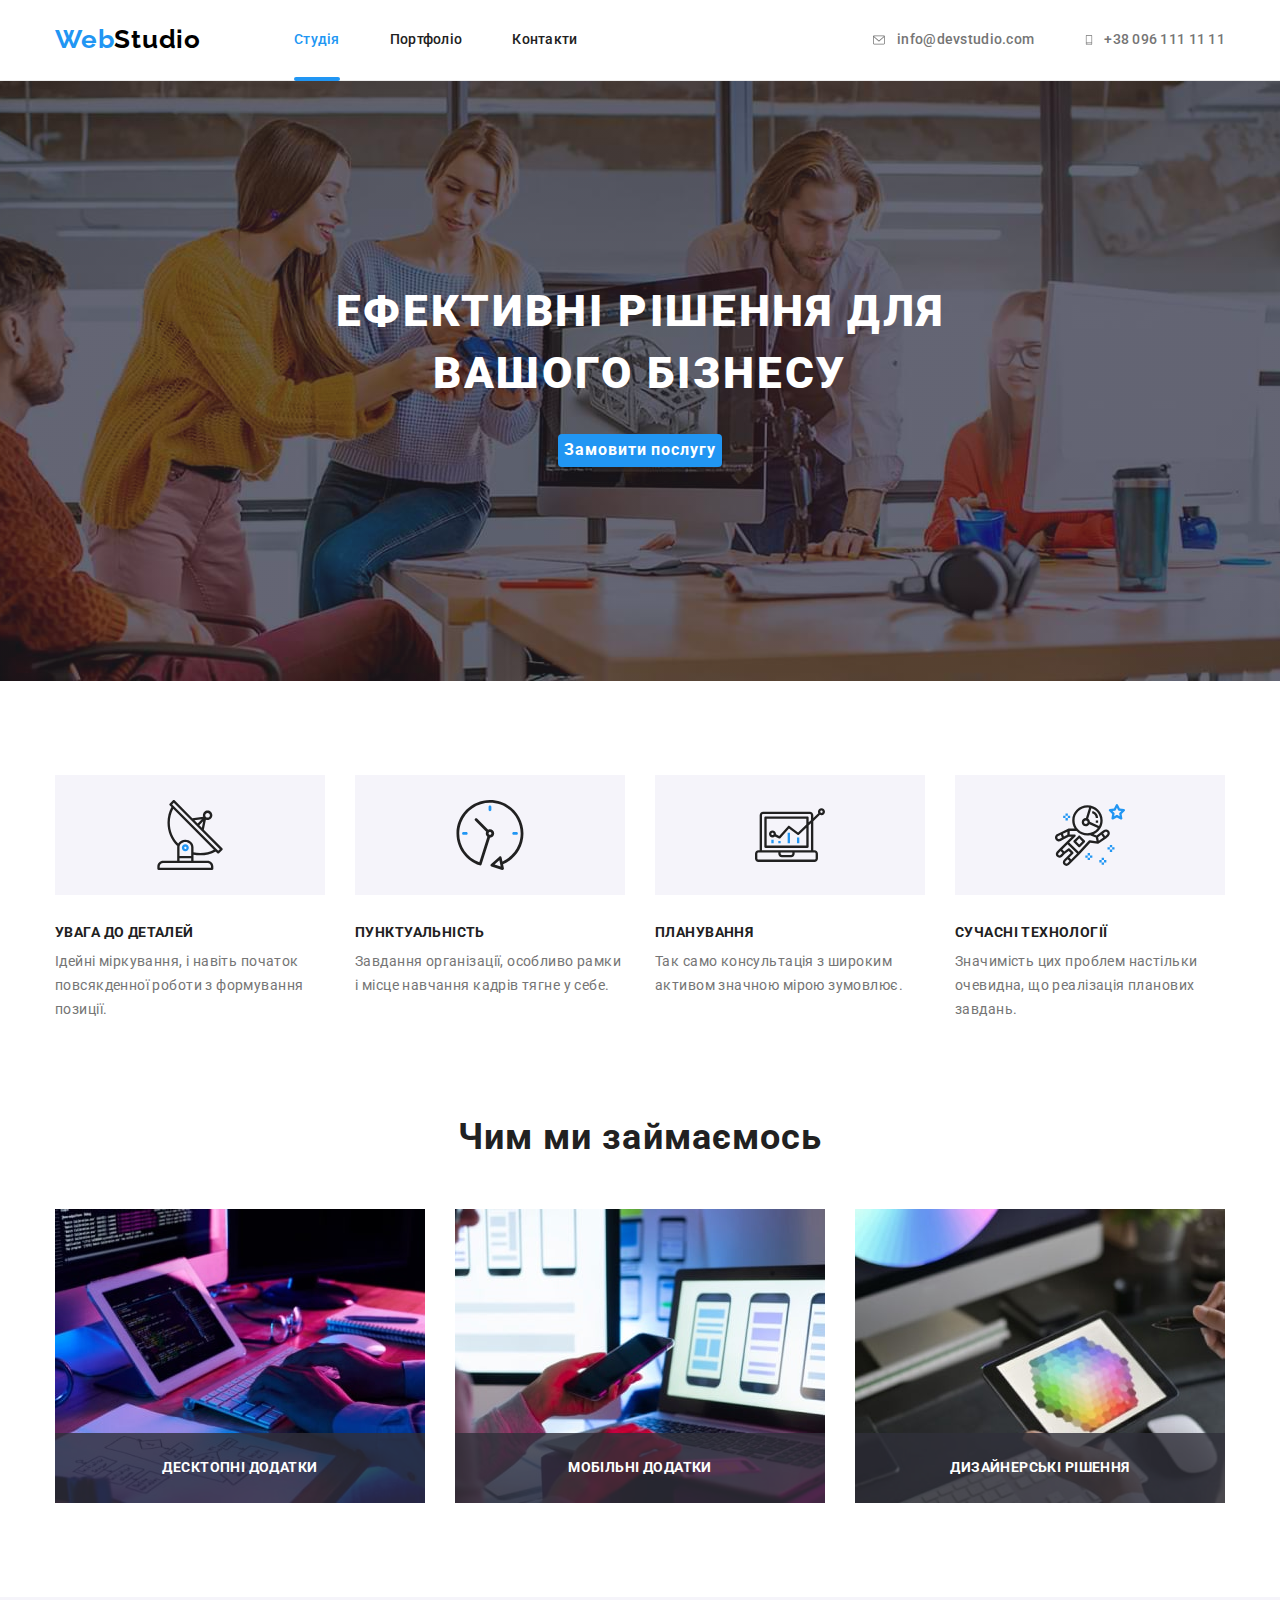
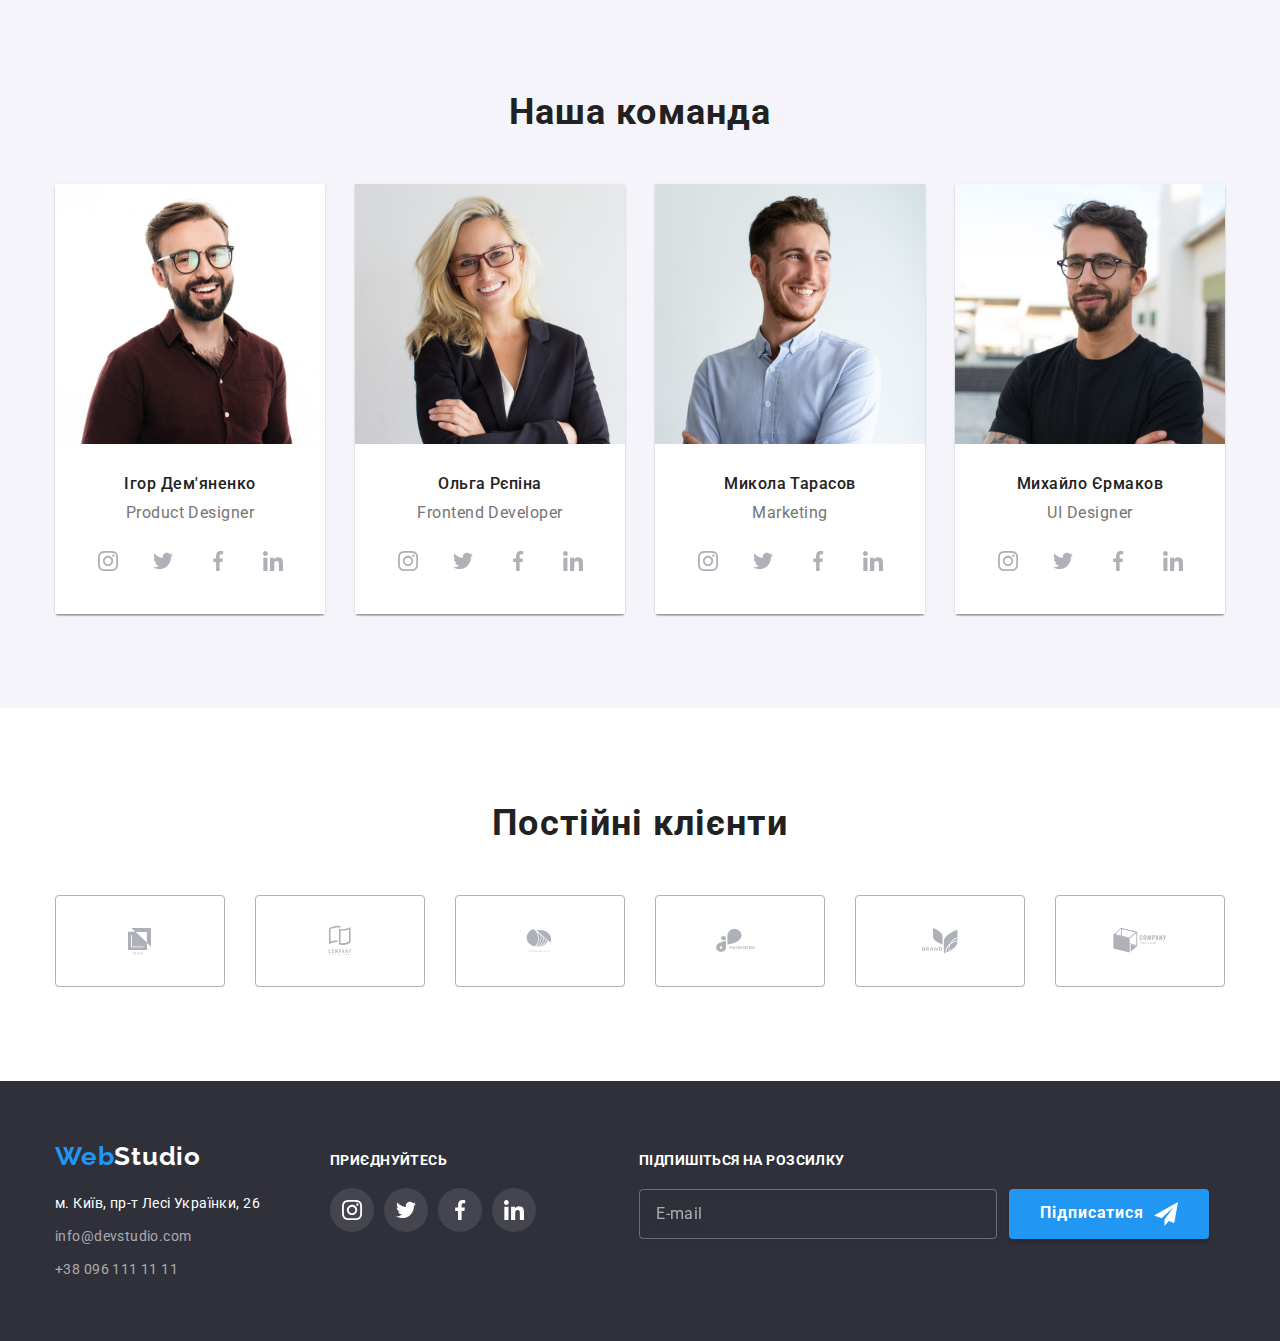
==== commit 7b7a4b4e: "Исправили ошибки в футере" ====
--- a/index.html
+++ b/index.html
@@ -43,15 +43,13 @@
           <li class="item">
             <a href="mailto:info@devstudio.com" class="mailto-link link"
               ><svg viewBox="0 0 100 100" width="16" height="12" class="icon1">
-                <use xlink:href="./images/icons.svg#icon-envelope"></use>
-                </svg>info@devstudio.com
+                <use xlink:href="./images/icons.svg#icon-envelope"></use></svg>info@devstudio.com
             </a>
           </li>
           <li class="item">
             <a href="tel:+380961111111" class="contact-link link"
               ><svg viewBox="0 0 100 100" width="10" height="16" class="icon2">
-                <use xlink:href="./images/icons.svg#icon-smartphone"></use>
-                </svg>+38 096 111 11 11
+                <use xlink:href="./images/icons.svg#icon-smartphone"></use></svg>+38 096 111 11 11
             </a>
           </li>
         </ul>
@@ -166,7 +164,6 @@
                         viewBox="0 0 100 100"
                         width="20"
                         height="20"
-                        class=""
                       >
                         <use
                           xlink:href="./images/icons.svg#icon-instagram"
@@ -181,7 +178,6 @@
                         viewBox="0 0 100 100"
                         width="20"
                         height="20"
-                        class=""
                       >
                         <use xlink:href="./images/icons.svg#icon-twitter"></use>
                       </svg>
@@ -194,7 +190,6 @@
                         viewBox="0 0 100 100"
                         width="20"
                         height="20"
-                        class=""
                       >
                         <use
                           xlink:href="./images/icons.svg#icon-facebook"
@@ -209,7 +204,6 @@
                         viewBox="0 0 100 100"
                         width="20"
                         height="20"
-                        class=""
                       >
                         <use
                           xlink:href="./images/icons.svg#icon-linkedin"
@@ -237,7 +231,6 @@
                         viewBox="0 0 100 100"
                         width="20"
                         height="20"
-                        class=""
                       >
                         <use
                           xlink:href="./images/icons.svg#icon-instagram"
@@ -252,7 +245,6 @@
                         viewBox="0 0 100 100"
                         width="20"
                         height="20"
-                        class=""
                       >
                         <use xlink:href="./images/icons.svg#icon-twitter"></use>
                       </svg>
@@ -265,7 +257,6 @@
                         viewBox="0 0 100 100"
                         width="20"
                         height="20"
-                        class=""
                       >
                         <use
                           xlink:href="./images/icons.svg#icon-facebook"
@@ -280,7 +271,6 @@
                         viewBox="0 0 100 100"
                         width="20"
                         height="20"
-                        class=""
                       >
                         <use
                           xlink:href="./images/icons.svg#icon-linkedin"
@@ -308,7 +298,6 @@
                         viewBox="0 0 100 100"
                         width="20"
                         height="20"
-                        class=""
                       >
                         <use
                           xlink:href="./images/icons.svg#icon-instagram"
@@ -323,7 +312,6 @@
                         viewBox="0 0 100 100"
                         width="20"
                         height="20"
-                        class=""
                       >
                         <use xlink:href="./images/icons.svg#icon-twitter"></use>
                       </svg>
@@ -336,7 +324,6 @@
                         viewBox="0 0 100 100"
                         width="20"
                         height="20"
-                        class=""
                       >
                         <use
                           xlink:href="./images/icons.svg#icon-facebook"
@@ -351,7 +338,6 @@
                         viewBox="0 0 100 100"
                         width="20"
                         height="20"
-                        class=""
                       >
                         <use
                           xlink:href="./images/icons.svg#icon-linkedin"
@@ -379,7 +365,6 @@
                         viewBox="0 0 100 100"
                         width="20"
                         height="20"
-                        class=""
                       >
                         <use
                           xlink:href="./images/icons.svg#icon-instagram"
@@ -394,7 +379,6 @@
                         viewBox="0 0 100 100"
                         width="20"
                         height="20"
-                        class=""
                       >
                         <use xlink:href="./images/icons.svg#icon-twitter"></use>
                       </svg>
@@ -407,7 +391,6 @@
                         viewBox="0 0 100 100"
                         width="20"
                         height="20"
-                        class=""
                       >
                         <use
                           xlink:href="./images/icons.svg#icon-facebook"
@@ -422,7 +405,6 @@
                         viewBox="0 0 100 100"
                         width="20"
                         height="20"
-                        class=""
                       >
                         <use
                           xlink:href="./images/icons.svg#icon-linkedin"
@@ -448,7 +430,6 @@
                   viewBox="0 0 100 100"
                   width="106"
                   height="60"
-                  class=""
                 >
                   <use xlink:href="./images/icons.svg#icon-client1"></use>
                 </svg>
@@ -461,7 +442,6 @@
                   viewBox="0 0 100 100"
                   width="106"
                   height="60"
-                  class=""
                 >
                   <use xlink:href="./images/icons.svg#icon-client2"></use>
                 </svg>
@@ -474,7 +454,6 @@
                   viewBox="0 0 100 100"
                   width="106"
                   height="60"
-                  class=""
                 >
                   <use xlink:href="./images/icons.svg#icon-client3"></use>
                 </svg>
@@ -487,7 +466,6 @@
                   viewBox="0 0 100 100"
                   width="106"
                   height="60"
-                  class="client"
                 >
                   <use xlink:href="./images/icons.svg#icon-client4"></use>
                 </svg>
@@ -500,7 +478,6 @@
                   viewBox="0 0 100 100"
                   width="106"
                   height="60"
-                  class=""
                 >
                   <use xlink:href="./images/icons.svg#icon-client5"></use>
                 </svg>
@@ -513,7 +490,6 @@
                   viewBox="0 0 100 100"
                   width="106"
                   height="60"
-                  class=""
                 >
                   <use xlink:href="./images/icons.svg#icon-client6"></use>
                 </svg>
@@ -588,24 +564,22 @@
         </div>
         <div class="mailing-container">
           <h3 class="mailing-title">Підпишіться на розсилку</h3>
-          <form action="" class="footer-form">
-          <div class="form-footer">
-            <label for="email"></label>
-              <input class="mailing-text"
+          <form class="form-footer">
+            <div class="form-footer">
+              <label for="mailing"></label>
+              <input
+                class="mailing-text"
                 type="email"
-                id="email"
+                id="mailing"
                 name="email"
-                placeholder="E-mail"/>
-              </div>
-              <button class="mailing-btn btn">
-                Підписатися<svg
-                  viewBox="0 0 100 100"
-                  width="24"
-                  height="24"
-                  class="icon-send">
-                  <use xlink:href="./images/icons.svg#icon-send"></use>
-                </svg>
-              </button>
+                placeholder="E-mail"
+              />
+            </div>
+          <div class="send">
+            <button class="mailing-btn btn">Підписатися<svg viewBox="0 0 100 100" width="24" height="24" class="icon-send">
+              <use xlink:href="./images/icons.svg#icon-send"></use>
+            </svg></button>
+          </div>
           </form>
         </div>
       </div>
@@ -613,17 +587,17 @@
     <div class="backdrop is-hidden" data-modal>
       <div class="modal">
         <button type="button" class="close-button" data-modal-close>
-          <svg viewBox="0 0 100 100" width="30" height="30" class="">
+          <svg viewBox="0 0 100 100" width="11" height="11" class="svg-cross">
             <use xlink:href="./images/icons.svg#icon-close-1"></use>
           </svg>
         </button>
         <p class="modal-title">Залиште свої дані, ми вам передзвонимо</p>
-        <form action="" class="modal-form">
+        <form class="modal-form">
           <div class="form-element">
             <label for="name">Ім'я</label>
             <div class="input-wrap">
               <input type="text" id="name" name="name" />
-              <svg viewBox="0 0 100 100" width="20" height="20" class="">
+              <svg viewBox="0 0 100 100" width="18" height="18" class="">
                 <use xlink:href="./images/icons.svg#icon-person"></use>
               </svg>
             </div>
@@ -632,7 +606,7 @@
             <label for="tel">Телефон</label>
             <div class="input-wrap">
               <input type="tel" id="tel" name="tel" />
-              <svg viewBox="0 0 100 100" width="20" height="20" class="">
+              <svg viewBox="0 0 100 100" width="18" height="18" class="">
                 <use xlink:href="./images/icons.svg#icon-phone-black"></use>
               </svg>
             </div>
@@ -641,7 +615,7 @@
             <label for="email">Пошта</label>
             <div class="input-wrap">
               <input type="email" id="email" name="email" />
-              <svg viewBox="0 0 100 100" width="20" height="20" class="">
+              <svg viewBox="0 0 100 100" width="18" height="18" class="">
                 <use xlink:href="./images/icons.svg#icon-email-black"></use>
               </svg>
             </div>
@@ -653,7 +627,8 @@
               id="comment"
               cols="30"
               rows="10"
-              placeholder="Введіть текст"></textarea>
+              placeholder="Введіть текст"
+            ></textarea>
           </div>
           <div class="accept">
             <input
@@ -661,17 +636,21 @@
               name="accept"
               id="accept"
               class="visualli-hidden"
-              required/>
+              required
+            />
             <label for="accept">
-              <div class="checkbox">
+              <span class="checkbox">
                 <svg viewBox="0 0 100 100" width="11" height="8" class="">
                   <use xlink:href="./images/icons.svg#icon-vector"></use>
                 </svg>
-              </div>
-              <span>Погоджуюся з розсилкою та приймаю <a href="" class="terms">Умови договору</a></span>
+              </span>
+              <span
+                >Погоджуюся з розсилкою та приймаю
+                <a href="" class="terms">Умови договору</a></span
+              >
             </label>
           </div>
-          <button type="submit" class="btn">Відправити</button>
+          <button type="submit" class="modal-btn btn">Відправити</button>
         </form>
       </div>
     </div>
--- a/style/style.css
+++ b/style/style.css
@@ -489,11 +489,12 @@
     color: #FFFFFF;
     margin-bottom: 20px;
 }
-.form-element {
-    display: flex;
-    justify-content: center;
+.form-footer{
+    display: flex;
 }
 .form-footer input{
+    display: flex;
+    justify-content: center;
     width: 358px;
     height: 50px;
     border: none;
@@ -505,31 +506,28 @@
     padding-left: 16px;
 }
 .mailing-text {
-    font-style: normal;
+    color: #FFFFFF;
+}
+.mailing-text::placeholder{
     font-weight: 400;
-    font-size: 12px;
+    font-size: 16px;
     line-height: 1.2;
-    letter-spacing: 0.01em;
-    color: var(--secondary-text-color);
+    letter-spacing: 0.03em;
+    color: rgba(255, 255, 255, 0.6);
     margin-bottom: 4px;
 }
 .mailing-btn{
     display: flex;
     justify-content: center;
     align-items: center;
+    gap: 10px;
     background-color: var(--accent-color);
     color: #FFFFFF;
     width: 200px;
     height: 50px;
     padding: 0;
-    position: relative;
-}
-.icon-send{
-    position: absolute;
-    top: 10px;
-    right: 28px;
-}
-
+    margin-left: 12px;
+}
 
 /* Портфоліо */
 /* Шапка */
@@ -718,23 +716,26 @@
 }
 .close-button{
     position: absolute;
+    display: flex;
+    align-items: center;
+    justify-content: center;
     right: 8px;
     top: 8px;
     width: 30px;
     height: 30px;
     border-radius: 50%;
-    display: flex;
-    align-items: center;
-    fill: #000000;
     background-color: var(--secondary-text-color);
     border: 1px solid rgba(0, 0, 0, 0.1);
+    
+}
+.svg-cross{
+    fill: #000000;
     transition-property: fill;
     transition-duration: 250ms;
     transition-timing-function: cubic-bezier(0.4, 0, 0.2, 1);
-
-}
-.close-button:hover,
-.close-button:focus{
+}
+.close-button:hover .svg-cross,
+.close-button:focus .svg-cross{
     fill: var(--accent-color);
 }
 .is-hidden{
@@ -766,7 +767,8 @@
     position: absolute;
     top: 50%;
     left: 12px;
-    translate: 0 -50%;
+    transform: translateY(-50%);
+    fill: var(--praymory-text-color);
 }
 .form-element input{
     border: none;
@@ -846,10 +848,8 @@
     color: var(--accent-color);
 }
 
-.modal-form .btn{
-   position: absolute;
-   bottom: 30px;
-   left: 164px;
-   transform: translate(-50%, -50%);
-}
-
+.modal-btn{
+width: 200px;
+height: 50px;
+}
+
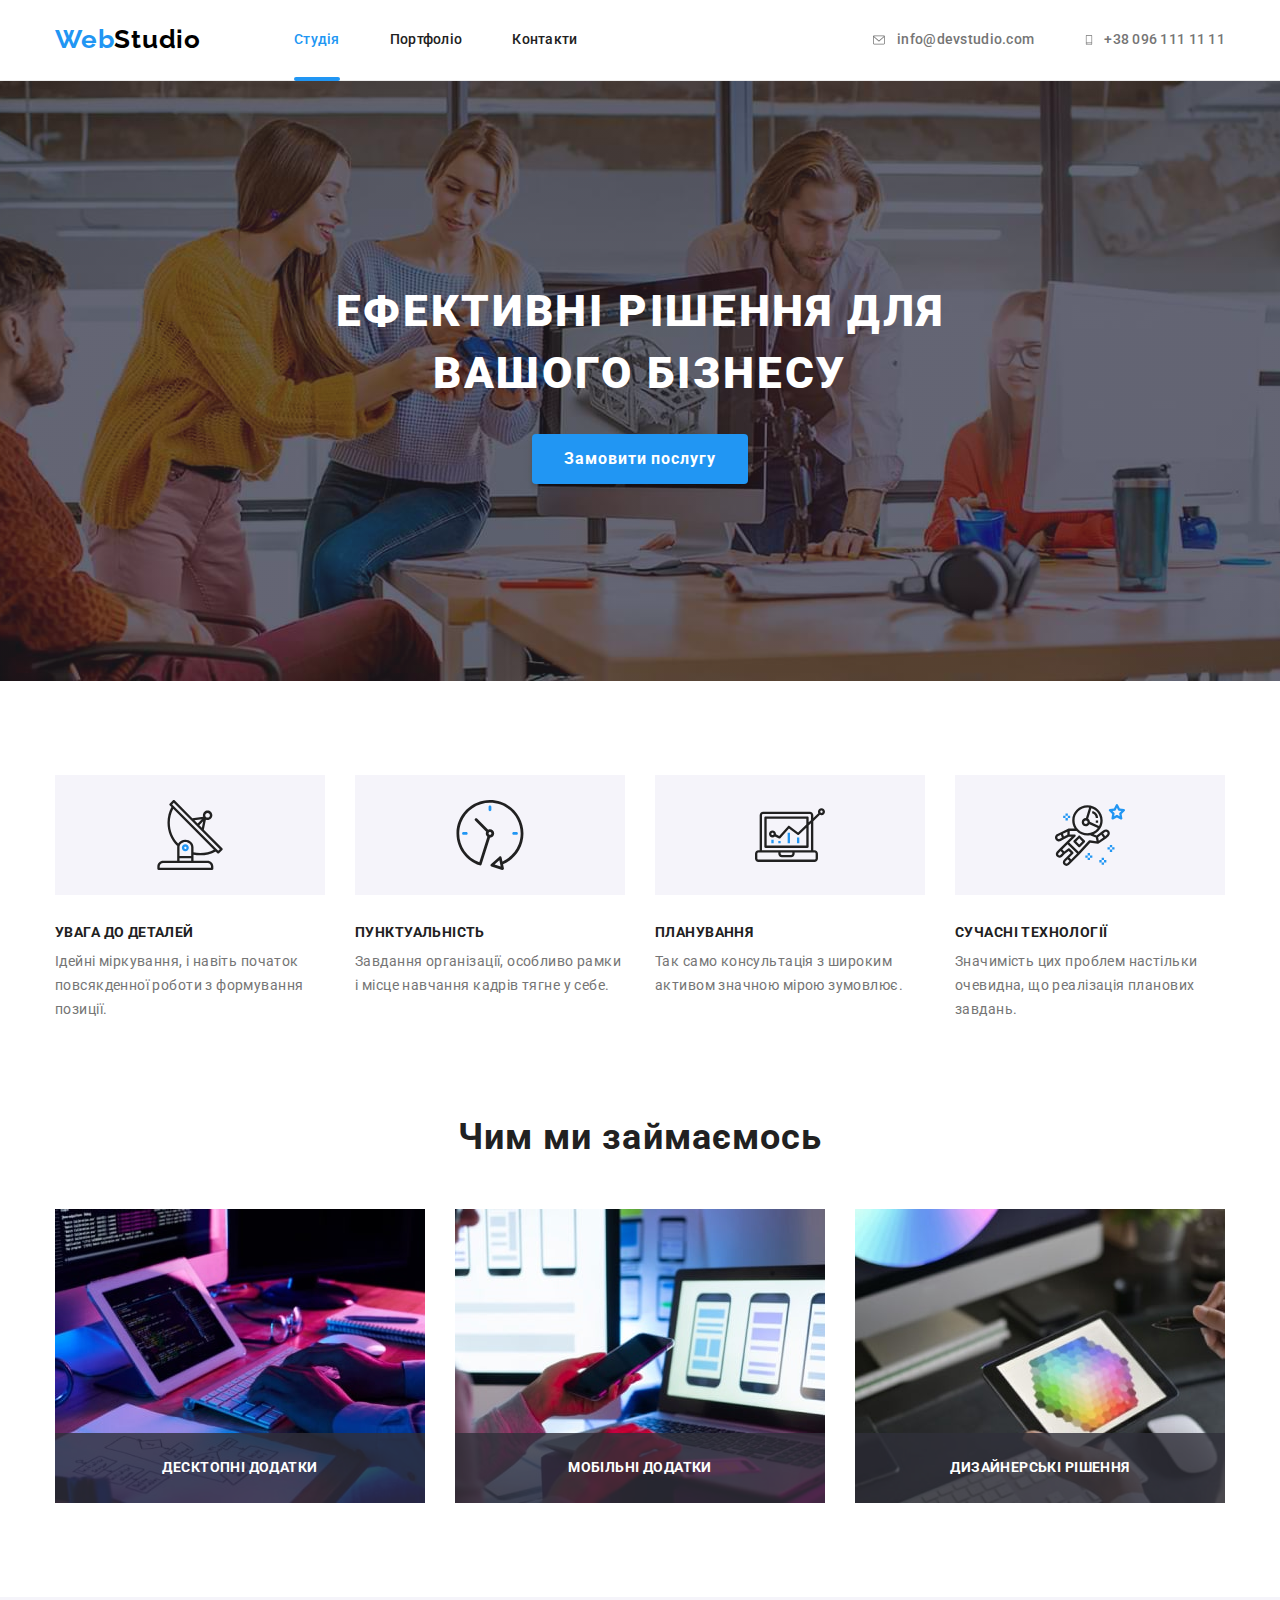
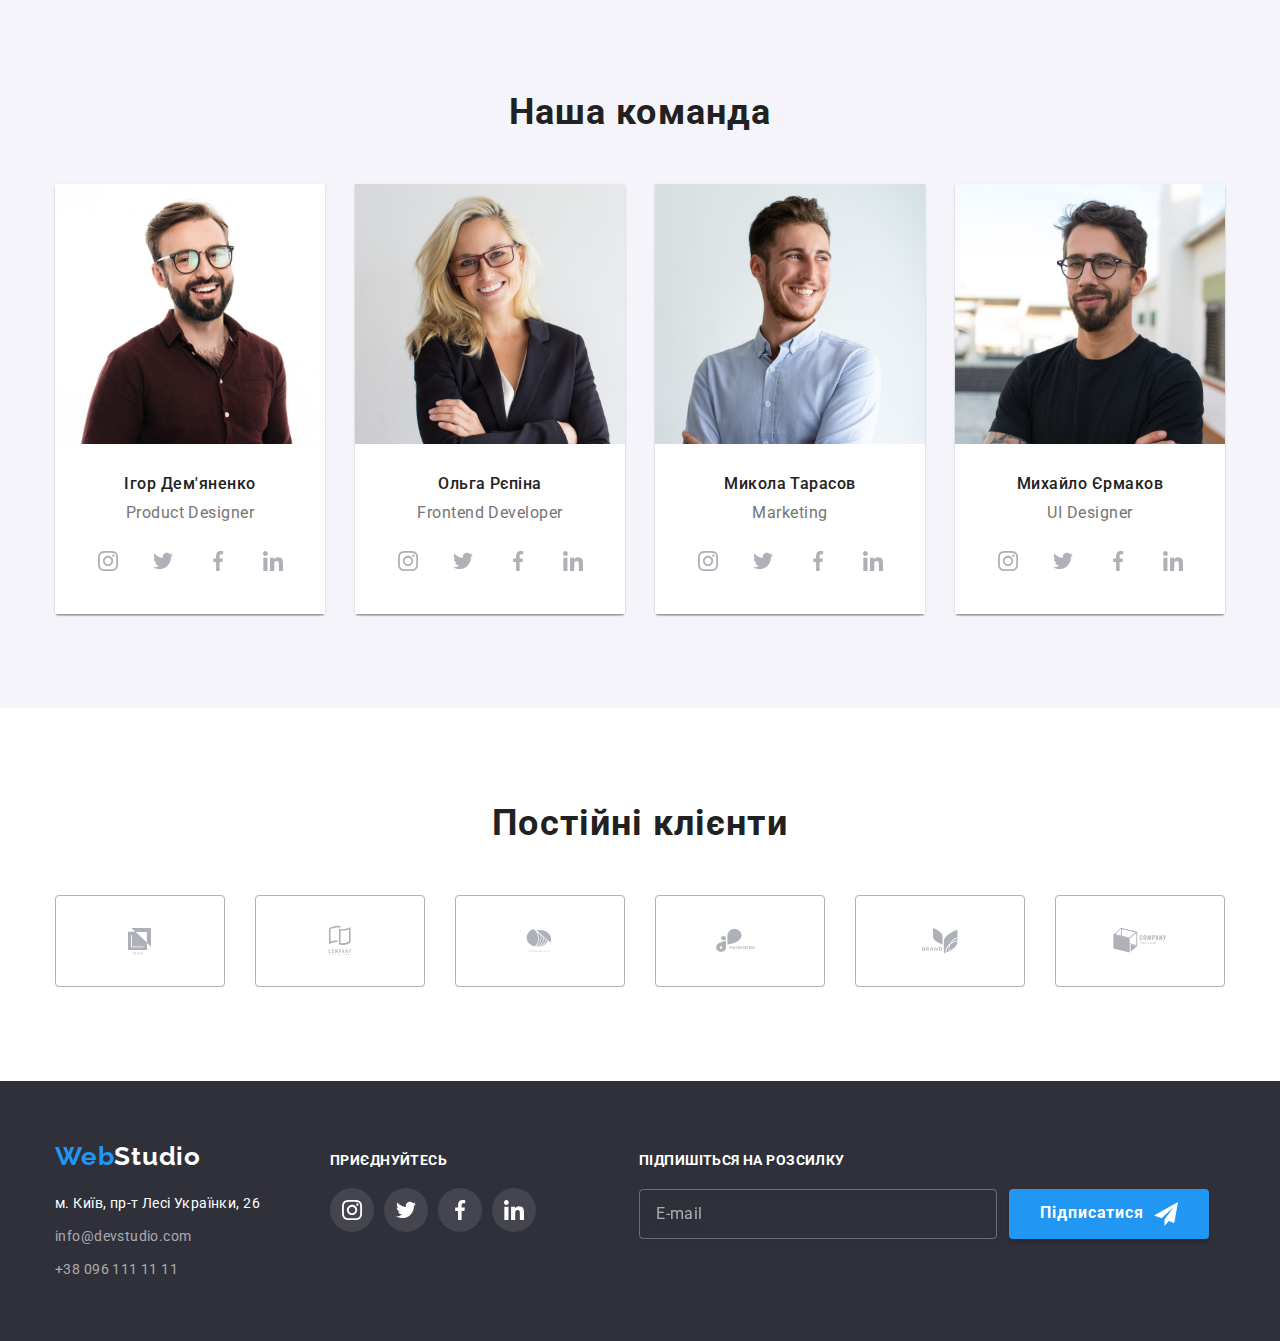
==== commit 45d848e1: "Исправила ошибки в модалке" ====
--- a/index.html
+++ b/index.html
@@ -584,6 +584,7 @@
         </div>
       </div>
     </footer>
+    <!--Modal-->
     <div class="backdrop is-hidden" data-modal>
       <div class="modal">
         <button type="button" class="close-button" data-modal-close>
@@ -644,7 +645,7 @@
                   <use xlink:href="./images/icons.svg#icon-vector"></use>
                 </svg>
               </span>
-              <span
+              <span class="accept-text"
                 >Погоджуюся з розсилкою та приймаю
                 <a href="" class="terms">Умови договору</a></span
               >
--- a/style/style.css
+++ b/style/style.css
@@ -168,6 +168,8 @@
 .btn{
     border: none;
     outline: none;
+    width: 216px;
+    height: 50px;
     font-size: 16px;
     font-weight: 700;
     line-height: 1.9;
@@ -832,6 +834,13 @@
     display: flex;
     justify-content: center;
 }
+.accept input:focus + label .checkbox{
+    border: 2px solid #212121;
+}
+.accept input:checked:focus +label .checkbox{
+    border: 2px solid var(--accent-color);
+    background: var(--accent-color);
+}
 .visualli-hidden{
     position: absolute;
     white-space: nowrap;
@@ -844,12 +853,21 @@
     clip-path: inset(50%);
     margin: -1px;
 }
+.accept-text{
+        font-weight: 400;
+        font-size: 14px;
+        line-height: 24px;
+        letter-spacing: 0.03em;
+        color: var(--text-color);
+}
 .terms{
     color: var(--accent-color);
 }
-
 .modal-btn{
 width: 200px;
 height: 50px;
-}
-
+position: absolute;
+left: 164px;
+bottom: 40px;
+}
+
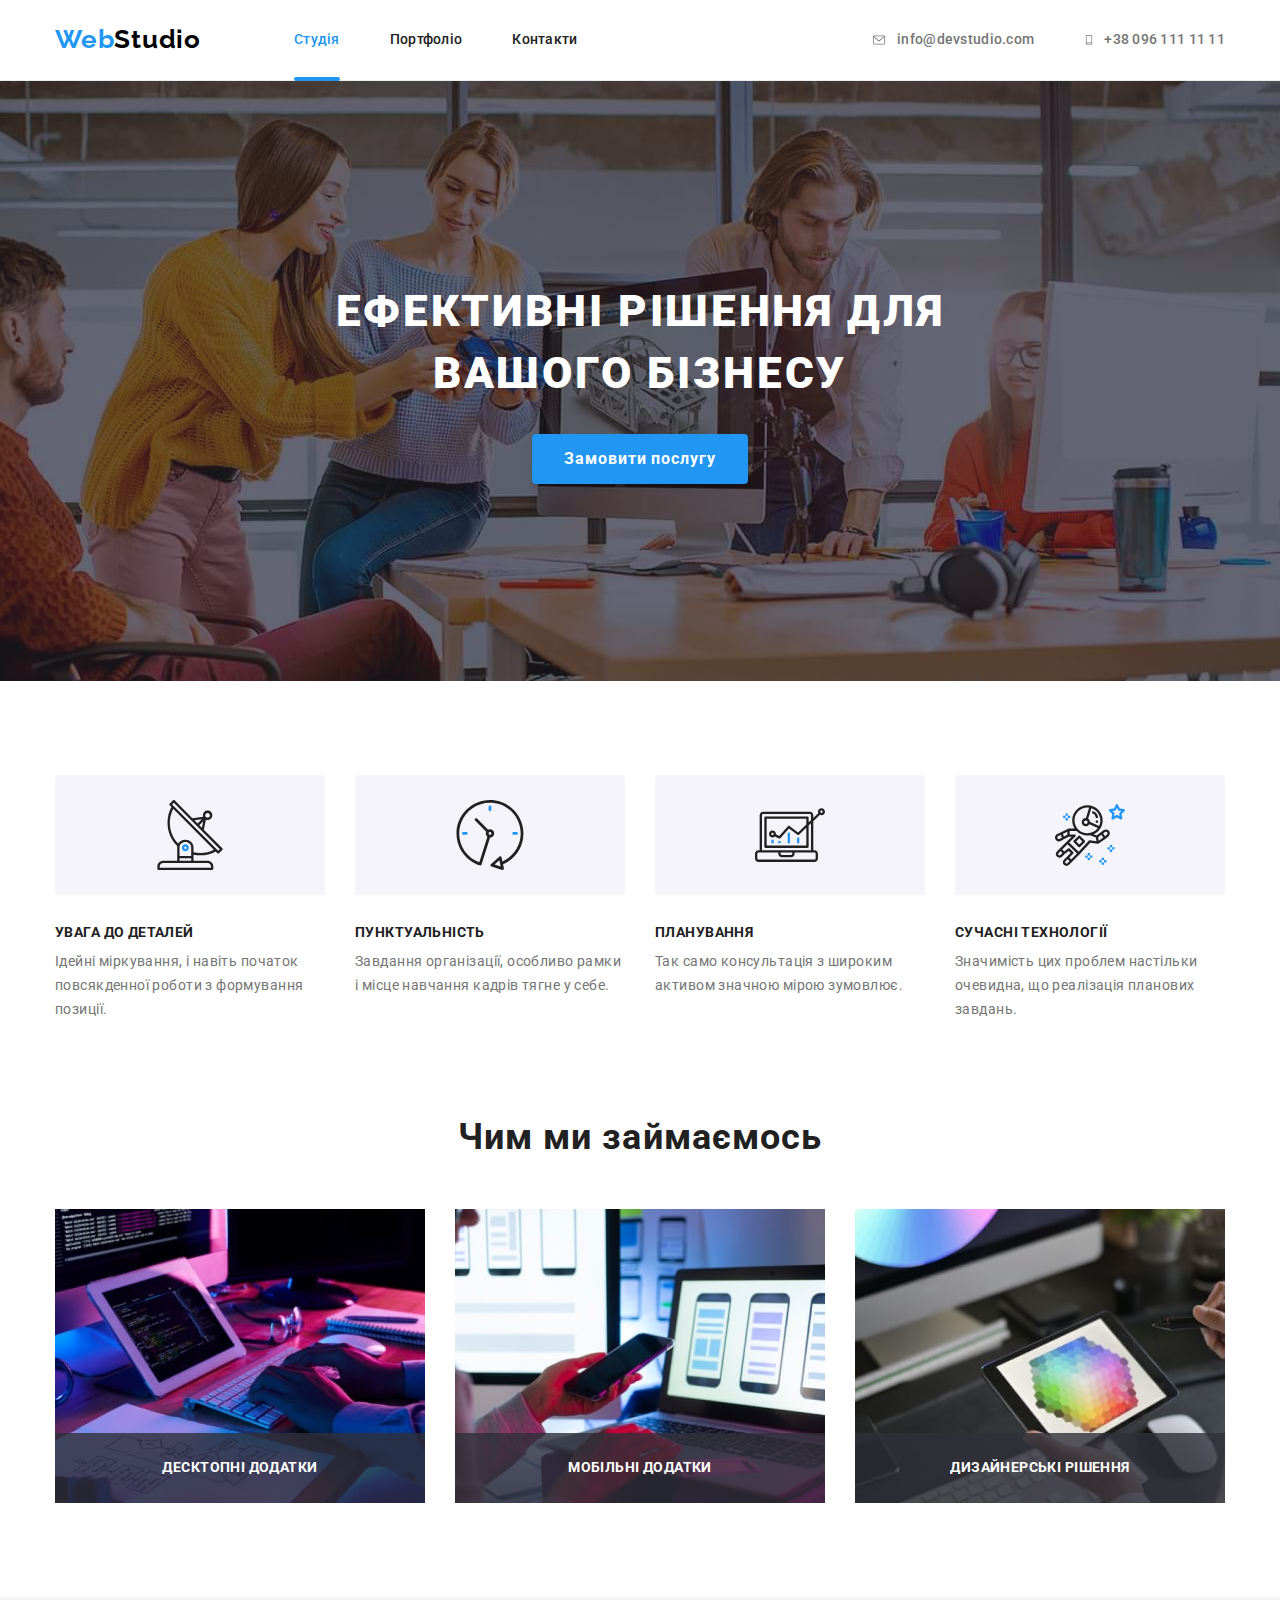
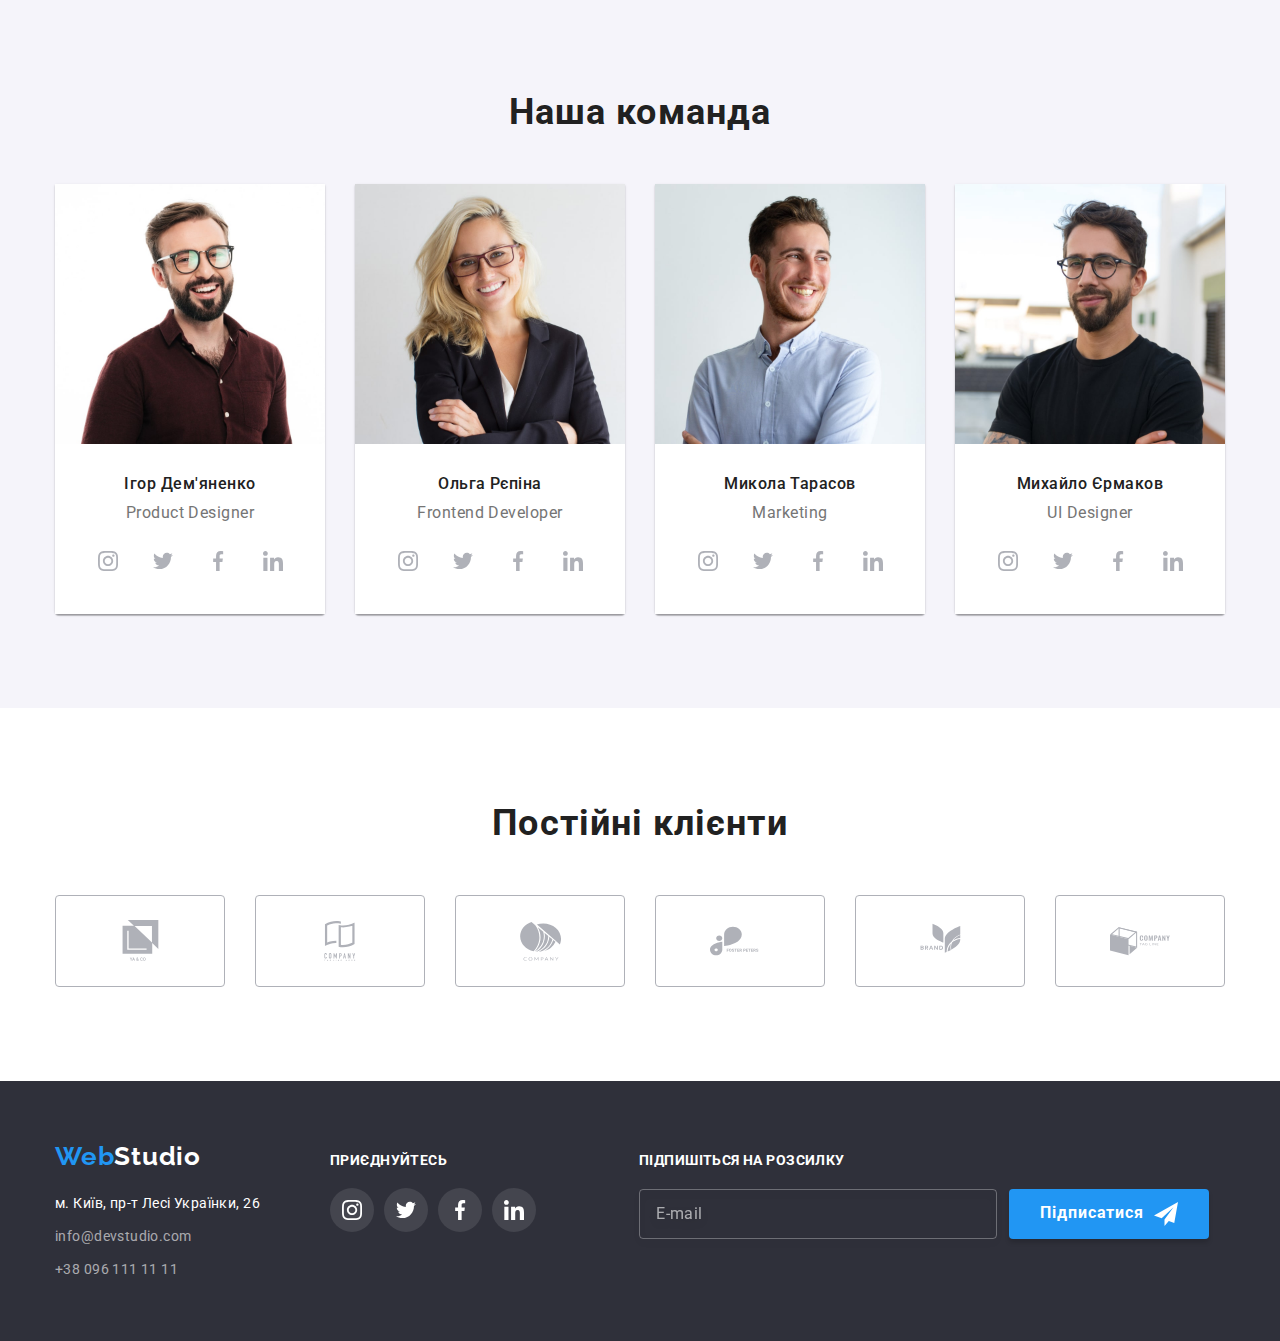
==== commit ba273729: "Исправила ошибки в секции клиенты и в модальном окне" ====
--- a/index.html
+++ b/index.html
@@ -163,51 +163,41 @@
                         class="team-icon"
                         viewBox="0 0 100 100"
                         width="20"
-                        height="20"
-                      >
-                        <use
-                          xlink:href="./images/icons.svg#icon-instagram"
-                        ></use>
-                      </svg>
-                    </a>
-                  </li>
-                  <li class="social-item">
-                    <a href="" class="team-link"
-                      ><svg
-                        class="team-icon"
-                        viewBox="0 0 100 100"
-                        width="20"
-                        height="20"
-                      >
+                        height="20">
+                        <use xlink:href="./images/icons.svg#icon-instagram"></use>
+                      </svg>
+                    </a>
+                  </li>
+                  <li class="social-item">
+                    <a href="" class="team-link">
+                      <svg
+                        class="team-icon"
+                        viewBox="0 0 100 100"
+                        width="20"
+                        height="20">
                         <use xlink:href="./images/icons.svg#icon-twitter"></use>
                       </svg>
                     </a>
                   </li>
                   <li class="social-item">
-                    <a href="" class="team-link"
-                      ><svg
-                        class="team-icon"
-                        viewBox="0 0 100 100"
-                        width="20"
-                        height="20"
-                      >
-                        <use
-                          xlink:href="./images/icons.svg#icon-facebook"
-                        ></use>
-                      </svg>
-                    </a>
-                  </li>
-                  <li class="social-item">
-                    <a href="" class="team-link"
-                      ><svg
-                        class="team-icon"
-                        viewBox="0 0 100 100"
-                        width="20"
-                        height="20"
-                      >
-                        <use
-                          xlink:href="./images/icons.svg#icon-linkedin"
-                        ></use>
+                    <a href="" class="team-link">
+                      <svg
+                        class="team-icon"
+                        viewBox="0 0 100 100"
+                        width="20"
+                        height="20">
+                        <use xlink:href="./images/icons.svg#icon-facebook"></use>
+                      </svg>
+                    </a>
+                  </li>
+                  <li class="social-item">
+                    <a href="" class="team-link">
+                      <svg
+                        class="team-icon"
+                        viewBox="0 0 100 100"
+                        width="20"
+                        height="20">
+                        <use xlink:href="./images/icons.svg#icon-linkedin"></use>
                       </svg>
                     </a>
                   </li>
@@ -225,56 +215,46 @@
                 <p class="team-item-text">Frontend Developer</p>
                 <ul class="team-item-social list">
                   <li class="social-item">
-                    <a href="" class="team-link"
-                      ><svg
-                        class="team-icon"
-                        viewBox="0 0 100 100"
-                        width="20"
-                        height="20"
-                      >
-                        <use
-                          xlink:href="./images/icons.svg#icon-instagram"
-                        ></use>
-                      </svg>
-                    </a>
-                  </li>
-                  <li class="social-item">
-                    <a href="" class="team-link"
-                      ><svg
-                        class="team-icon"
-                        viewBox="0 0 100 100"
-                        width="20"
-                        height="20"
-                      >
+                    <a href="" class="team-link">
+                      <svg
+                        class="team-icon"
+                        viewBox="0 0 100 100"
+                        width="20"
+                        height="20">
+                        <use xlink:href="./images/icons.svg#icon-instagram"></use>
+                      </svg>
+                    </a>
+                  </li>
+                  <li class="social-item">
+                    <a href="" class="team-link">
+                      <svg
+                        class="team-icon"
+                        viewBox="0 0 100 100"
+                        width="20"
+                        height="20">
                         <use xlink:href="./images/icons.svg#icon-twitter"></use>
                       </svg>
                     </a>
                   </li>
                   <li class="social-item">
-                    <a href="" class="team-link"
-                      ><svg
-                        class="team-icon"
-                        viewBox="0 0 100 100"
-                        width="20"
-                        height="20"
-                      >
-                        <use
-                          xlink:href="./images/icons.svg#icon-facebook"
-                        ></use>
-                      </svg>
-                    </a>
-                  </li>
-                  <li class="social-item">
-                    <a href="" class="team-link"
-                      ><svg
-                        class="team-icon"
-                        viewBox="0 0 100 100"
-                        width="20"
-                        height="20"
-                      >
-                        <use
-                          xlink:href="./images/icons.svg#icon-linkedin"
-                        ></use>
+                    <a href="" class="team-link">
+                      <svg
+                        class="team-icon"
+                        viewBox="0 0 100 100"
+                        width="20"
+                        height="20">
+                        <use xlink:href="./images/icons.svg#icon-facebook"></use>
+                      </svg>
+                    </a>
+                  </li>
+                  <li class="social-item">
+                    <a href="" class="team-link">
+                      <svg
+                        class="team-icon"
+                        viewBox="0 0 100 100"
+                        width="20"
+                        height="20">
+                        <use xlink:href="./images/icons.svg#icon-linkedin"></use>
                       </svg>
                     </a>
                   </li>
@@ -285,63 +265,52 @@
               <img
                 src="./images/img3.jpg "
                 width="270"
-                alt="Микола Тарасов фото"
-              />
+                alt="Микола Тарасов фото"/>
               <div class="name">
                 <h3 class="team-item-title">Микола Тарасов</h3>
                 <p class="team-item-text">Marketing</p>
                 <ul class="team-item-social list">
                   <li class="social-item">
-                    <a href="" class="team-link"
-                      ><svg
-                        class="team-icon"
-                        viewBox="0 0 100 100"
-                        width="20"
-                        height="20"
-                      >
-                        <use
-                          xlink:href="./images/icons.svg#icon-instagram"
-                        ></use>
-                      </svg>
-                    </a>
-                  </li>
-                  <li class="social-item">
-                    <a href="" class="team-link"
-                      ><svg
-                        class="team-icon"
-                        viewBox="0 0 100 100"
-                        width="20"
-                        height="20"
-                      >
+                    <a href="" class="team-link">
+                      <svg
+                        class="team-icon"
+                        viewBox="0 0 100 100"
+                        width="20"
+                        height="20">
+                        <use xlink:href="./images/icons.svg#icon-instagram"></use>
+                      </svg>
+                    </a>
+                  </li>
+                  <li class="social-item">
+                    <a href="" class="team-link">
+                      <svg
+                        class="team-icon"
+                        viewBox="0 0 100 100"
+                        width="20"
+                        height="20">
                         <use xlink:href="./images/icons.svg#icon-twitter"></use>
                       </svg>
                     </a>
                   </li>
                   <li class="social-item">
-                    <a href="" class="team-link"
-                      ><svg
-                        class="team-icon"
-                        viewBox="0 0 100 100"
-                        width="20"
-                        height="20"
-                      >
-                        <use
-                          xlink:href="./images/icons.svg#icon-facebook"
-                        ></use>
-                      </svg>
-                    </a>
-                  </li>
-                  <li class="social-item">
-                    <a href="" class="team-link"
-                      ><svg
-                        class="team-icon"
-                        viewBox="0 0 100 100"
-                        width="20"
-                        height="20"
-                      >
-                        <use
-                          xlink:href="./images/icons.svg#icon-linkedin"
-                        ></use>
+                    <a href="" class="team-link">
+                      <svg
+                        class="team-icon"
+                        viewBox="0 0 100 100"
+                        width="20"
+                        height="20">
+                        <use xlink:href="./images/icons.svg#icon-facebook"></use>
+                      </svg>
+                    </a>
+                  </li>
+                  <li class="social-item">
+                    <a href="" class="team-link">
+                      <svg
+                        class="team-icon"
+                        viewBox="0 0 100 100"
+                        width="20"
+                        height="20">
+                        <use xlink:href="./images/icons.svg#icon-linkedin"></use>
                       </svg>
                     </a>
                   </li>
@@ -352,63 +321,52 @@
               <img
                 src="./images/img4.jpg "
                 width="270"
-                alt="Михайло Єрмаков фото"
-              />
+                alt="Михайло Єрмаков фото"/>
               <div class="name">
                 <h3 class="team-item-title">Михайло Єрмаков</h3>
                 <p class="team-item-text">UI Designer</p>
                 <ul class="team-item-social list">
                   <li class="social-item">
-                    <a href="" class="team-link"
-                      ><svg
-                        class="team-icon"
-                        viewBox="0 0 100 100"
-                        width="20"
-                        height="20"
-                      >
-                        <use
-                          xlink:href="./images/icons.svg#icon-instagram"
-                        ></use>
-                      </svg>
-                    </a>
-                  </li>
-                  <li class="social-item">
-                    <a href="" class="team-link"
-                      ><svg
-                        class="team-icon"
-                        viewBox="0 0 100 100"
-                        width="20"
-                        height="20"
-                      >
+                    <a href="" class="team-link">
+                      <svg
+                        class="team-icon"
+                        viewBox="0 0 100 100"
+                        width="20"
+                        height="20">
+                        <use xlink:href="./images/icons.svg#icon-instagram"></use>
+                      </svg>
+                    </a>
+                  </li>
+                  <li class="social-item">
+                    <a href="" class="team-link">
+                      <svg
+                        class="team-icon"
+                        viewBox="0 0 100 100"
+                        width="20"
+                        height="20">
                         <use xlink:href="./images/icons.svg#icon-twitter"></use>
                       </svg>
                     </a>
                   </li>
                   <li class="social-item">
-                    <a href="" class="team-link"
-                      ><svg
-                        class="team-icon"
-                        viewBox="0 0 100 100"
-                        width="20"
-                        height="20"
-                      >
-                        <use
-                          xlink:href="./images/icons.svg#icon-facebook"
-                        ></use>
-                      </svg>
-                    </a>
-                  </li>
-                  <li class="social-item">
-                    <a href="" class="team-link"
-                      ><svg
-                        class="team-icon"
-                        viewBox="0 0 100 100"
-                        width="20"
-                        height="20"
-                      >
-                        <use
-                          xlink:href="./images/icons.svg#icon-linkedin"
-                        ></use>
+                    <a href="" class="team-link">
+                      <svg
+                        class="team-icon"
+                        viewBox="0 0 100 100"
+                        width="20"
+                        height="20">
+                        <use xlink:href="./images/icons.svg#icon-facebook"></use>
+                      </svg>
+                    </a>
+                  </li>
+                  <li class="social-item">
+                    <a href="" class="team-link">
+                      <svg
+                        class="team-icon"
+                        viewBox="0 0 100 100"
+                        width="20"
+                        height="20">
+                        <use xlink:href="./images/icons.svg#icon-linkedin"></use>
                       </svg>
                     </a>
                   </li>
@@ -428,10 +386,31 @@
                 <svg
                   class="client-icon"
                   viewBox="0 0 100 100"
-                  width="106"
-                  height="60"
-                >
-                  <use xlink:href="./images/icons.svg#icon-client1"></use>
+                  width="41"
+                  height="47">
+                  <use xlink:href="./images/icons.svg#client1"></use>
+                </svg>
+              </a>
+            </li>
+            <li class="client-item">
+              <a href="" class="client-link">
+                <svg
+                  class="client-icon"
+                  viewBox="0 0 100 100"
+                  width="40"
+                  height="52">
+                  <use xlink:href="./images/icons.svg#client2"></use>
+                </svg>
+              </a>
+            </li>
+            <li class="client-item">
+              <a href="" class="client-link">
+                <svg
+                  class="client-icon"
+                  viewBox="0 0 100 100"
+                  width="43"
+                  height="42">
+                  <use xlink:href="./images/icons.svg#client3"></use>
                 </svg>
               </a>
             </li>
@@ -441,9 +420,19 @@
                   class="client-icon"
                   viewBox="0 0 100 100"
                   width="106"
-                  height="60"
-                >
-                  <use xlink:href="./images/icons.svg#icon-client2"></use>
+                  height="60">
+                  <use xlink:href="./images/icons.svg#client4"></use>
+                </svg>
+              </a>
+            </li>
+            <li class="client-item">
+              <a href="" class="client-link">
+                <svg
+                  class="client-icon"
+                  viewBox="0 0 100 100"
+                  width="63"
+                  height="45">
+                  <use xlink:href="./images/icons.svg#client5"></use>
                 </svg>
               </a>
             </li>
@@ -453,45 +442,8 @@
                   class="client-icon"
                   viewBox="0 0 100 100"
                   width="106"
-                  height="60"
-                >
-                  <use xlink:href="./images/icons.svg#icon-client3"></use>
-                </svg>
-              </a>
-            </li>
-            <li class="client-item">
-              <a href="" class="client-link">
-                <svg
-                  class="client-icon"
-                  viewBox="0 0 100 100"
-                  width="106"
-                  height="60"
-                >
-                  <use xlink:href="./images/icons.svg#icon-client4"></use>
-                </svg>
-              </a>
-            </li>
-            <li class="client-item">
-              <a href="" class="client-link">
-                <svg
-                  class="client-icon"
-                  viewBox="0 0 100 100"
-                  width="106"
-                  height="60"
-                >
-                  <use xlink:href="./images/icons.svg#icon-client5"></use>
-                </svg>
-              </a>
-            </li>
-            <li class="client-item">
-              <a href="" class="client-link">
-                <svg
-                  class="client-icon"
-                  viewBox="0 0 100 100"
-                  width="106"
-                  height="60"
-                >
-                  <use xlink:href="./images/icons.svg#icon-client6"></use>
+                  height="60">
+                  <use xlink:href="./images/icons.svg#client6"></use>
                 </svg>
               </a>
             </li>
@@ -502,9 +454,7 @@
     <footer class="footer">
       <div class="container-footer container">
         <div class="first-container">
-          <a href="" class="footer-logo logo"
-            ><span class="logo-first">Web</span>Studio</a
-          >
+          <a href="" class="footer-logo logo"><span class="logo-first">Web</span>Studio</a>
           <address class="address">
             <ul class="footer-list list">
               <li class="footer-item">
@@ -517,14 +467,11 @@
                 </a>
               </li>
               <li class="footer-item">
-                <a href="mailto:info@devstudio.com" class="footer-mailto"
-                  >info@devstudio.com</a
-                >
+                <a href="mailto:info@devstudio.com" class="footer-mailto">info@devstudio.com</a>
               </li>
               <li class="footer-item">
                 <a href="tel:+380961111111" class="footer-contact"
-                  >+38 096 111 11 11</a
-                >
+                  >+38 096 111 11 11</a>
               </li>
             </ul>
           </address>
@@ -533,29 +480,29 @@
           <h3 class="social-title">Приєднуйтесь</h3>
           <ul class="footer-social-list list">
             <li class="social-item">
-              <a href="" class="footer-icon"
-                ><svg viewBox="0 0 100 100" width="20" height="20" class="">
+              <a href="" class="footer-icon">
+                <svg viewBox="0 0 100 100" width="20" height="20" class="">
                   <use xlink:href="./images/icons.svg#icon-instagram"></use>
                 </svg>
               </a>
             </li>
             <li class="social-item">
-              <a href="" class="footer-icon"
-                ><svg viewBox="0 0 100 100" width="20" height="20" class="">
+              <a href="" class="footer-icon">
+                <svg viewBox="0 0 100 100" width="20" height="20" class="">
                   <use xlink:href="./images/icons.svg#icon-twitter"></use>
                 </svg>
               </a>
             </li>
             <li class="social-item">
-              <a href="" class="footer-icon"
-                ><svg viewBox="0 0 100 100" width="20" height="20" class="">
+              <a href="" class="footer-icon">
+                <svg viewBox="0 0 100 100" width="20" height="20" class="">
                   <use xlink:href="./images/icons.svg#icon-facebook"></use>
                 </svg>
               </a>
             </li>
             <li class="social-item">
-              <a href="" class="footer-icon"
-                ><svg viewBox="0 0 100 100" width="20" height="20" class="">
+              <a href="" class="footer-icon">
+                <svg viewBox="0 0 100 100" width="20" height="20" class="">
                   <use xlink:href="./images/icons.svg#icon-linkedin"></use>
                 </svg>
               </a>
@@ -572,14 +519,19 @@
                 type="email"
                 id="mailing"
                 name="email"
-                placeholder="E-mail"
-              />
+                placeholder="E-mail"/>
             </div>
-          <div class="send">
-            <button class="mailing-btn btn">Підписатися<svg viewBox="0 0 100 100" width="24" height="24" class="icon-send">
-              <use xlink:href="./images/icons.svg#icon-send"></use>
-            </svg></button>
-          </div>
+            <div class="send">
+              <button class="mailing-btn btn">Підписатися
+                <svg
+                  viewBox="0 0 100 100"
+                  width="24"
+                  height="24"
+                  class="icon-send">
+                  <use xlink:href="./images/icons.svg#icon-send"></use>
+                </svg>
+              </button>
+            </div>
           </form>
         </div>
       </div>
--- a/style/style.css
+++ b/style/style.css
@@ -218,6 +218,7 @@
     justify-content: center;
     background-color: #F5F4FA;
     margin-bottom: 30px;
+    border-radius: 4px;
 }
 .section-item-title{
     color: var(--praymory-text-color);
@@ -358,7 +359,7 @@
     fill: var(--secondary-text-color);
 }
 
-/*Clients*/
+/*Клієнти*/
 .clients{
     background: var(--secondary-text-color);
     padding-top: 94px;
@@ -721,6 +722,7 @@
     display: flex;
     align-items: center;
     justify-content: center;
+    cursor: pointer;
     right: 8px;
     top: 8px;
     width: 30px;
@@ -790,7 +792,7 @@
 }
 .form-element textarea{
     border: none;
-    padding-left: 15px;
+    padding: 15px 16px;
     resize: none;
     width: 448px;
     height: 120px;
@@ -869,5 +871,6 @@
 position: absolute;
 left: 164px;
 bottom: 40px;
-}
-
+cursor: pointer;
+}
+
